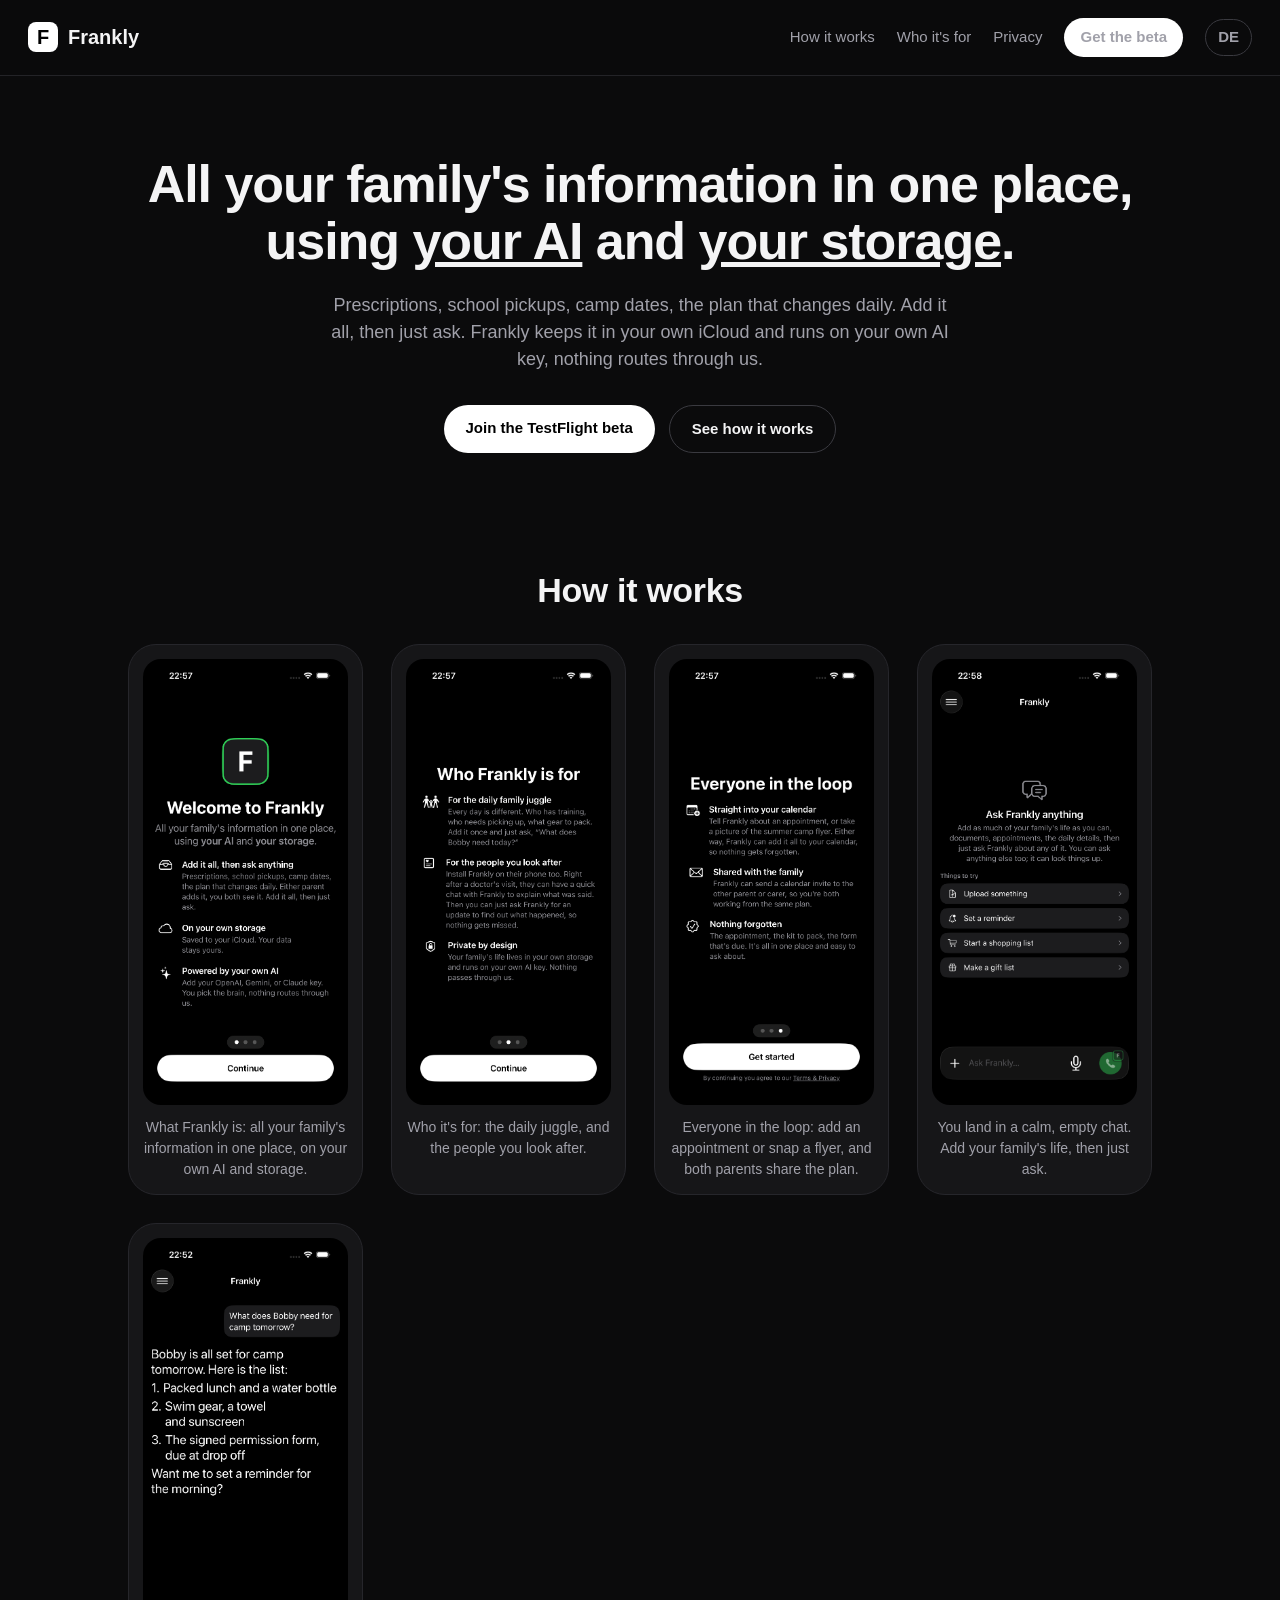
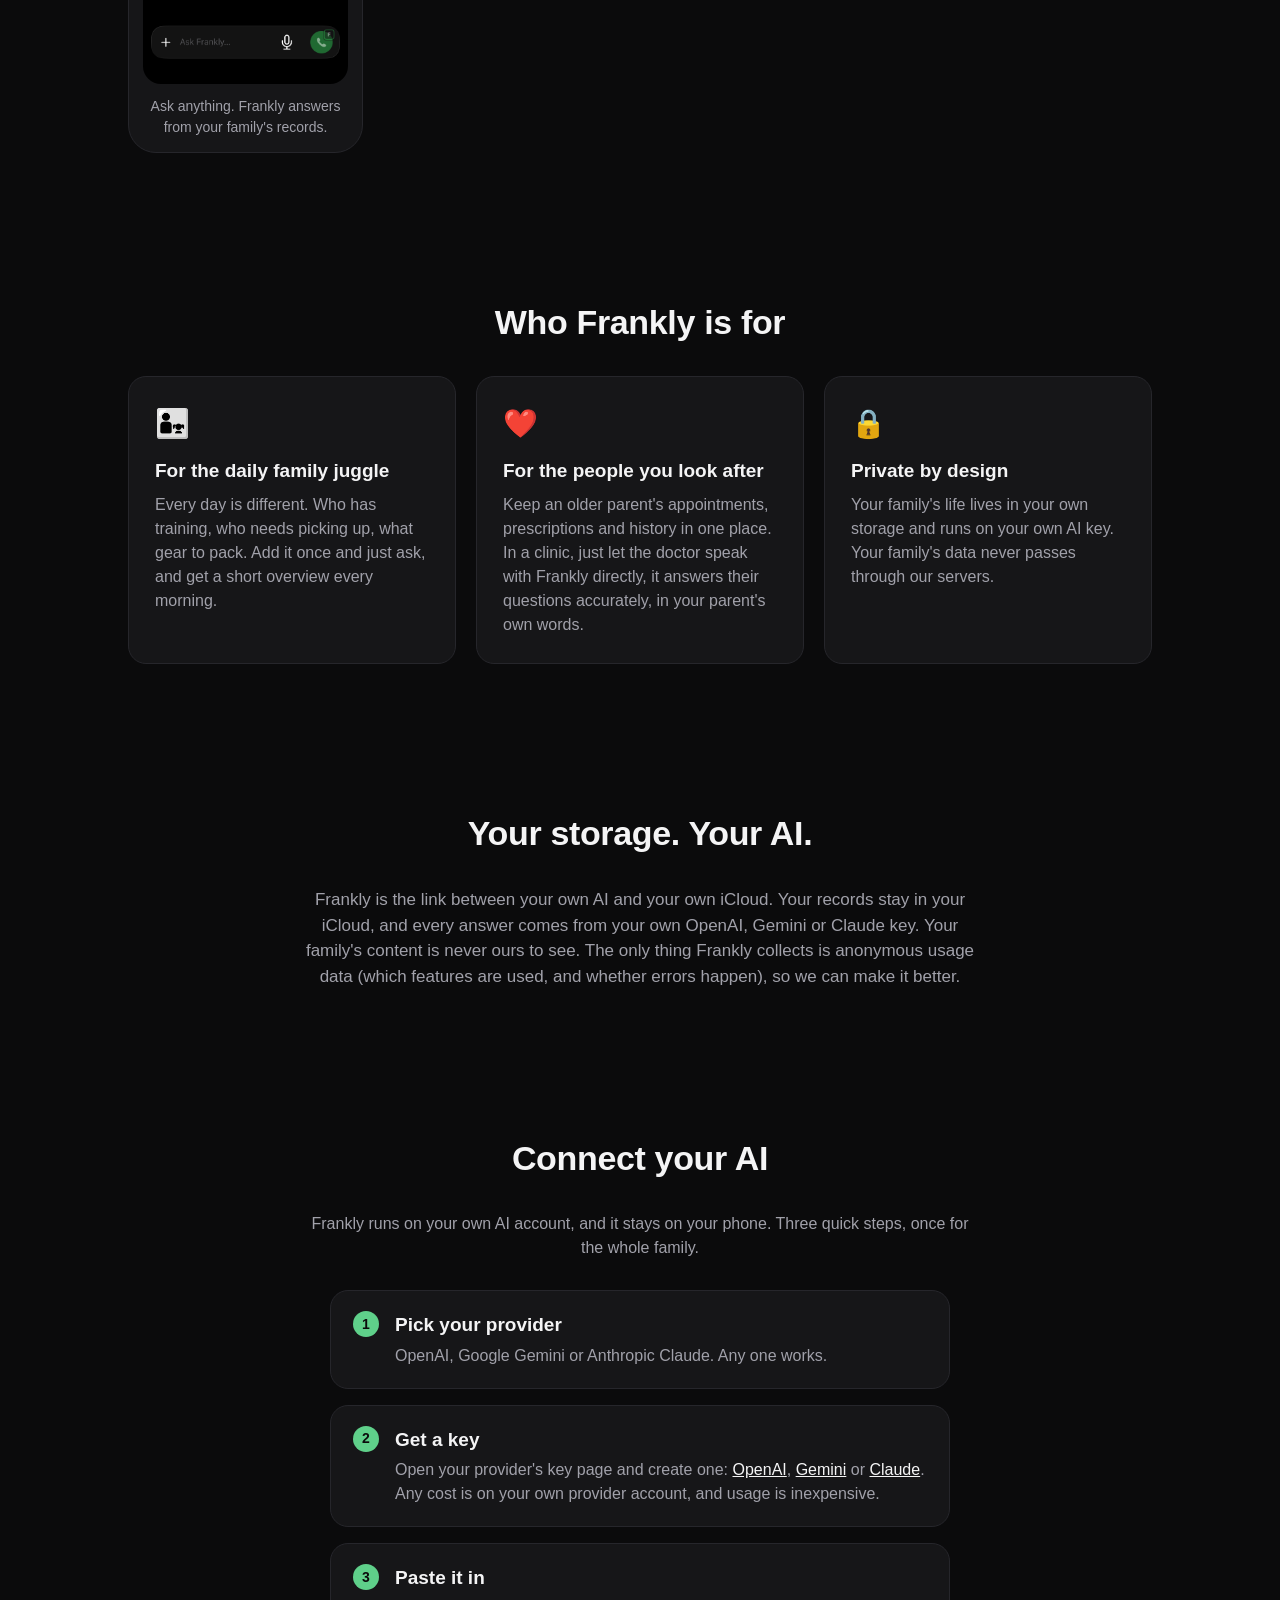
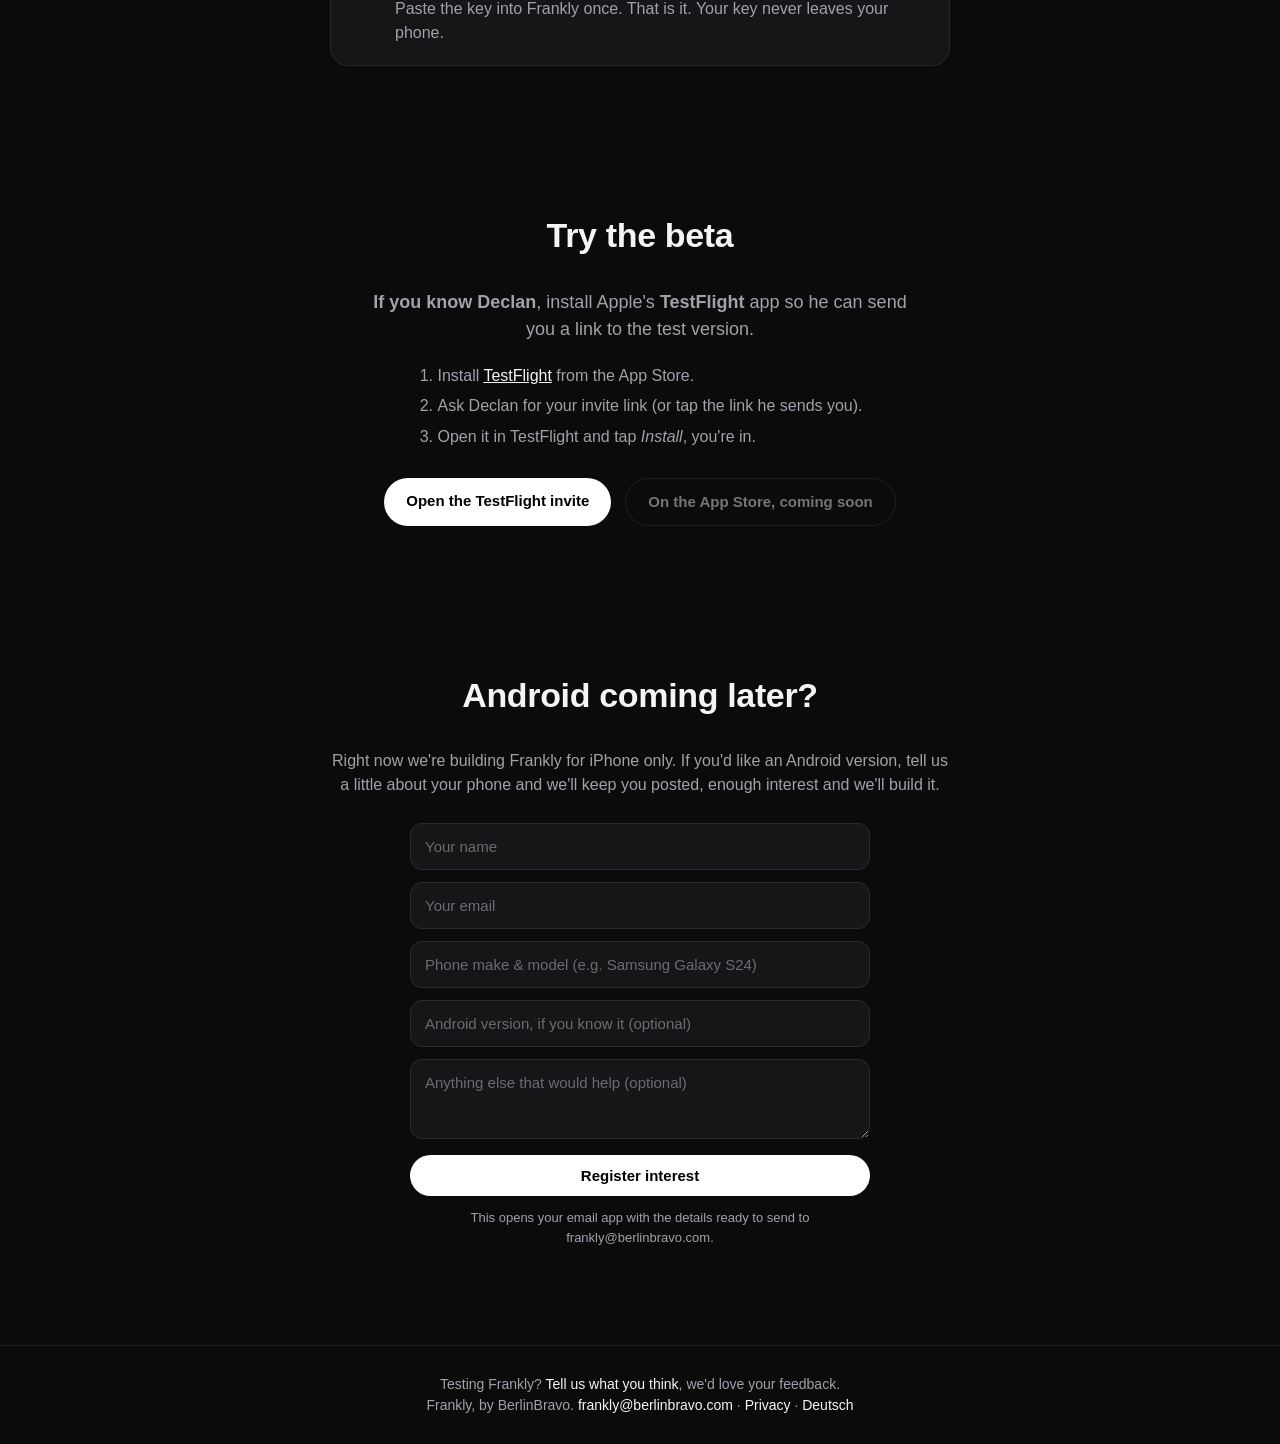
==== index.html @ 2f43888e "site: reconcile privacy copy with telemetry (content private + anonymous usage only), EN+DE — per fi" ====
<!DOCTYPE html>
<html lang="en">
<head>
  <meta charset="UTF-8" />
  <meta name="viewport" content="width=device-width, initial-scale=1.0" />
  <title>Frankly, all your family's information in one place</title>
  <meta name="description" content="Frankly keeps your family's medical, school and everyday life in one place, on your own storage, powered by your own AI. Add it all, then just ask." />
  <!-- Social / link-preview cards (Open Graph + Twitter) -->
  <meta property="og:type" content="website" />
  <meta property="og:site_name" content="Frankly" />
  <meta property="og:locale" content="en_GB" />
  <meta property="og:locale:alternate" content="de_DE" />
  <meta property="og:url" content="https://frankly.berlinbravo.com/" />
  <meta property="og:title" content="Frankly, all your family's information in one place" />
  <meta property="og:description" content="Snap the flyer, the dates are in your calendar, and both of you see it. On your own iCloud, powered by your own AI. Nothing routes through us." />
  <meta property="og:image" content="https://frankly.berlinbravo.com/screenshots/chat.png" />
  <meta property="og:image:alt" content="Chatting with Frankly about your family's plans" />
  <meta name="twitter:card" content="summary_large_image" />
  <meta name="twitter:title" content="Frankly, all your family's information in one place" />
  <meta name="twitter:description" content="Snap the flyer, the dates are in your calendar, and both of you see it. On your own iCloud, your own AI." />
  <meta name="twitter:image" content="https://frankly.berlinbravo.com/screenshots/chat.png" />
  <link rel="alternate" hreflang="en" href="https://frankly.berlinbravo.com/" />
  <link rel="alternate" hreflang="de" href="https://frankly.berlinbravo.com/de.html" />
  <link rel="stylesheet" href="styles.css" />
</head>
<body>
  <header class="nav">
    <div class="brand"><span class="logo">F</span> Frankly</div>
    <nav>
      <a href="#how">How it works</a>
      <a href="#who">Who it's for</a>
      <a href="#privacy">Privacy</a>
      <a class="btn btn-small" href="#get">Get the beta</a>
      <a class="lang" href="de.html">DE</a>
    </nav>
  </header>

  <section class="hero">
    <h1>All your family's information in one place,<br>using <u>your AI</u> and <u>your storage</u>.</h1>
    <p class="sub">Prescriptions, school pickups, camp dates, the plan that changes daily. Add it all, then just ask. Frankly keeps it in your own iCloud and runs on your own AI key, nothing routes through us.</p>
    <div class="cta">
      <a class="btn" href="#get">Join the TestFlight beta</a>
      <a class="btn btn-ghost" href="#how">See how it works</a>
    </div>
  </section>

  <!-- SCREENSHOTS: drop real PNGs into docs/screenshots/ with these names. -->
  <section class="shots" id="how">
    <h2>How it works</h2>
    <div class="shot-grid">
      <figure class="phone">
        <img src="screenshots/setup1.png" alt="Welcome to Frankly" onerror="this.parentNode.classList.add('placeholder')" />
        <figcaption>What Frankly is: all your family's information in one place, on your own AI and storage.</figcaption>
      </figure>
      <figure class="phone">
        <img src="screenshots/setup2.png" alt="Who Frankly is for" onerror="this.parentNode.classList.add('placeholder')" />
        <figcaption>Who it's for: the daily juggle, and the people you look after.</figcaption>
      </figure>
      <figure class="phone">
        <img src="screenshots/setup3.png" alt="Everyone in the loop" onerror="this.parentNode.classList.add('placeholder')" />
        <figcaption>Everyone in the loop: add an appointment or snap a flyer, and both parents share the plan.</figcaption>
      </figure>
      <figure class="phone">
        <img src="screenshots/chatblank.png" alt="Ask Frankly anything" onerror="this.parentNode.classList.add('placeholder')" />
        <figcaption>You land in a calm, empty chat. Add your family's life, then just ask.</figcaption>
      </figure>
      <figure class="phone">
        <img src="screenshots/chat.png" alt="Frankly answering about your family" onerror="this.parentNode.classList.add('placeholder')" />
        <figcaption>Ask anything. Frankly answers from your family's records.</figcaption>
      </figure>
    </div>
  </section>

  <section class="who" id="who">
    <h2>Who Frankly is for</h2>
    <div class="cards">
      <div class="card">
        <div class="ic">👨‍👧</div>
        <h3>For the daily family juggle</h3>
        <p>Every day is different. Who has training, who needs picking up, what gear to pack. Add it once and just ask, and get a short overview every morning.</p>
      </div>
      <div class="card">
        <div class="ic">❤️</div>
        <h3>For the people you look after</h3>
        <p>Keep an older parent's appointments, prescriptions and history in one place. In a clinic, just let the doctor speak with Frankly directly, it answers their questions accurately, in your parent's own words.</p>
      </div>
      <div class="card">
        <div class="ic">🔒</div>
        <h3>Private by design</h3>
        <p>Your family's life lives in your own storage and runs on your own AI key. Your family's data never passes through our servers.</p>
      </div>
    </div>
  </section>

  <section class="privacy" id="privacy">
    <h2>Your storage. Your AI.</h2>
    <p>Frankly is the link between your own AI and your own iCloud. Your records stay in your iCloud, and every answer comes from your own OpenAI, Gemini or Claude key. Your family's content is never ours to see. The only thing Frankly collects is anonymous usage data (which features are used, and whether errors happen), so we can make it better.</p>
  </section>

  <section class="getkey" id="getkey">
    <h2>Connect your AI</h2>
    <p class="apology">Frankly runs on your own AI account, and it stays on your phone. Three quick steps, once for the whole family.</p>
    <ol class="steps">
      <li class="step">
        <span class="badge">1</span>
        <div><h3>Pick your provider</h3><p>OpenAI, Google Gemini or Anthropic Claude. Any one works.</p></div>
      </li>
      <li class="step">
        <span class="badge">2</span>
        <div><h3>Get a key</h3><p>Open your provider's key page and create one: <a href="https://platform.openai.com/api-keys">OpenAI</a>, <a href="https://aistudio.google.com/app/apikey">Gemini</a> or <a href="https://console.anthropic.com/settings/keys">Claude</a>. Any cost is on your own provider account, and usage is inexpensive.</p></div>
      </li>
      <li class="step">
        <span class="badge">3</span>
        <div><h3>Paste it in</h3><p>Paste the key into Frankly once. That is it. Your key never leaves your phone.</p></div>
      </li>
    </ol>
  </section>

  <section class="get" id="get">
    <h2>Try the beta</h2>
    <p class="beta-note"><strong>If you know Declan</strong>, install Apple's <strong>TestFlight</strong> app so he can send you a link to the test version.</p>
    <ol class="beta-steps">
      <li>Install <a href="https://apps.apple.com/app/testflight/id899247664">TestFlight</a> from the App Store.</li>
      <li>Ask Declan for your invite link (or tap the link he sends you).</li>
      <li>Open it in TestFlight and tap <em>Install</em>, you're in.</li>
    </ol>
    <div class="cta">
      <!-- TODO: paste the TestFlight public link from App Store Connect here. -->
      <a class="btn" href="TESTFLIGHT_LINK_HERE">Open the TestFlight invite</a>
      <!-- App Store badge goes live once published. -->
      <a class="btn btn-ghost disabled" href="#" aria-disabled="true">On the App Store, coming soon</a>
    </div>
  </section>

  <section class="android" id="android">
    <h2>Android coming later?</h2>
    <p>Right now we're building Frankly for iPhone only. If you'd like an Android version, tell us a little about your phone and we'll keep you posted, enough interest and we'll build it.</p>
    <form class="interest" onsubmit="return sendAndroid(event)">
      <input id="aName" placeholder="Your name" required />
      <input id="aEmail" type="email" placeholder="Your email" required />
      <input id="aPhone" placeholder="Phone make &amp; model (e.g. Samsung Galaxy S24)" required />
      <input id="aAndroid" placeholder="Android version, if you know it (optional)" />
      <textarea id="aNotes" placeholder="Anything else that would help (optional)"></textarea>
      <button type="submit" class="btn">Register interest</button>
      <p class="formnote">This opens your email app with the details ready to send to frankly@berlinbravo.com.</p>
    </form>
  </section>

  <footer>
    <p>Testing Frankly? <a href="mailto:frankly@berlinbravo.com?subject=Frankly%20feedback">Tell us what you think</a>, we'd love your feedback.</p>
    <p>Frankly, by BerlinBravo. <a href="mailto:frankly@berlinbravo.com">frankly@berlinbravo.com</a> · <a href="privacy.html">Privacy</a> · <a href="de.html">Deutsch</a></p>
  </footer>

  <script>
    function sendAndroid(e) {
      e.preventDefault();
      var v = function (id) { return document.getElementById(id).value; };
      var body = "Name: " + v('aName') + "\nEmail: " + v('aEmail') +
        "\nPhone make & model: " + v('aPhone') +
        "\nAndroid version: " + v('aAndroid') +
        "\nNotes: " + v('aNotes');
      window.location.href = "mailto:frankly@berlinbravo.com?subject=" +
        encodeURIComponent("Frankly, Android interest") +
        "&body=" + encodeURIComponent(body);
      return false;
    }
  </script>
</body>
</html>
---- styles.css ----
:root {
  --bg: #0b0b0c;
  --panel: #161618;
  --panel2: #1f1f22;
  --text: #f4f4f5;
  --muted: #a1a1aa;
  --accent: #ffffff;
}

* { box-sizing: border-box; margin: 0; padding: 0; }

body {
  font-family: -apple-system, BlinkMacSystemFont, "Segoe UI", Roboto, Helvetica, Arial, sans-serif;
  background: var(--bg);
  color: var(--text);
  line-height: 1.5;
  -webkit-font-smoothing: antialiased;
}

a { color: inherit; text-decoration: none; }
u { text-decoration: underline; text-underline-offset: 3px; }

.nav {
  display: flex; align-items: center; justify-content: space-between;
  padding: 18px 28px; position: sticky; top: 0;
  background: rgba(11,11,12,0.8); backdrop-filter: blur(12px);
  border-bottom: 1px solid #232327; z-index: 10;
}
.brand { font-weight: 700; font-size: 20px; display: flex; align-items: center; gap: 10px; }
.logo {
  display: inline-flex; align-items: center; justify-content: center;
  width: 30px; height: 30px; border-radius: 8px;
  background: var(--accent); color: #000; font-weight: 800;
}
.nav nav { display: flex; align-items: center; gap: 22px; }
.nav nav a { color: var(--muted); font-size: 15px; }
.nav nav a:hover { color: var(--text); }

.btn {
  display: inline-block; background: var(--accent); color: #000;
  padding: 12px 22px; border-radius: 999px; font-weight: 600; font-size: 15px;
  white-space: nowrap;
  transition: transform .08s ease, opacity .15s ease;
}
.btn:hover { transform: translateY(-1px); }
.btn-small { padding: 8px 16px; font-size: 14px; }
.btn-ghost { background: transparent; color: var(--text); border: 1px solid #3a3a40; }
.btn.disabled { opacity: .45; pointer-events: none; }

section { padding: 72px 28px; max-width: 1080px; margin: 0 auto; }
h1 { font-size: clamp(30px, 6vw, 52px); line-height: 1.1; letter-spacing: -0.02em; }
h2 { font-size: clamp(24px, 4vw, 34px); margin-bottom: 28px; letter-spacing: -0.01em; }
.shots h2, .who h2, .getkey h2 { text-align: center; }
h3 { font-size: 19px; margin-bottom: 8px; }

.hero { text-align: center; padding-top: 80px; padding-bottom: 40px; }
.hero .sub { color: var(--muted); font-size: 18px; max-width: 640px; margin: 22px auto 32px; }
.cta { display: flex; gap: 14px; justify-content: center; flex-wrap: wrap; }

.shot-grid { display: grid; grid-template-columns: repeat(auto-fit, minmax(200px, 1fr)); gap: 28px; }
.phone {
  background: var(--panel); border: 1px solid #26262b; border-radius: 28px;
  padding: 14px; text-align: center;
}
.phone img { width: 100%; border-radius: 18px; display: block; }
.phone.placeholder img { display: none; }
.phone.placeholder {
  aspect-ratio: 9 / 19; display: flex; flex-direction: column;
  align-items: center; justify-content: flex-end;
  background: repeating-linear-gradient(135deg, #161618, #161618 12px, #19191c 12px, #19191c 24px);
}
.phone figcaption { color: var(--muted); font-size: 14px; margin-top: 12px; }

.cards { display: grid; grid-template-columns: repeat(auto-fit, minmax(260px, 1fr)); gap: 20px; }
.card { background: var(--panel); border: 1px solid #26262b; border-radius: 18px; padding: 26px; }
.card .ic { font-size: 28px; margin-bottom: 12px; }
.card p { color: var(--muted); }

.privacy { text-align: center; }
.privacy p { color: var(--muted); max-width: 680px; margin: 0 auto; font-size: 17px; }

.getkey .apology { color: var(--muted); max-width: 680px; margin: 0 auto 30px; text-align: center; }
.getkey .steps { list-style: none; max-width: 620px; margin: 0 auto; padding: 0; display: flex; flex-direction: column; gap: 16px; }
.getkey .step { display: flex; gap: 16px; align-items: flex-start; background: var(--panel); border: 1px solid #26262b; border-radius: 18px; padding: 20px 22px; text-align: left; }
.getkey .badge { flex: 0 0 auto; width: 26px; height: 26px; border-radius: 999px; background: #5fd08a; color: #0b0b0c; font-weight: 700; font-size: 14px; display: flex; align-items: center; justify-content: center; }
.getkey .step h3 { margin-bottom: 4px; }
.getkey .step p { color: var(--muted); }
.getkey .step a { color: var(--text); text-decoration: underline; }
.keys { display: grid; grid-template-columns: repeat(auto-fit, minmax(260px, 1fr)); gap: 20px; }
.keycard { background: var(--panel); border: 1px solid #26262b; border-radius: 18px; padding: 24px; }
.keycard h3 { display: flex; align-items: center; gap: 10px; margin-bottom: 12px; }
.keycard .free, .keycard .paid { font-size: 12px; font-weight: 700; padding: 2px 8px; border-radius: 999px; }
.keycard .free { color: #0b0b0c; background: #5fd08a; }
.keycard .paid { color: var(--muted); border: 1px solid #3a3a40; }
.keycard ol { color: var(--muted); padding-left: 20px; line-height: 1.8; margin-bottom: 14px; }
.keycard a { color: var(--text); text-decoration: underline; }
.ss { border: 1px solid #26262b; border-radius: 12px; padding: 8px; }
.ss img { width: 100%; border-radius: 8px; display: block; }
.ss.placeholder img { display: none; }
.ss.placeholder { aspect-ratio: 16 / 10; display: flex; align-items: flex-end; justify-content: center; background: repeating-linear-gradient(135deg, #161618, #161618 12px, #19191c 12px, #19191c 24px); }
.ss figcaption { color: var(--muted); font-size: 13px; text-align: center; margin-top: 8px; }

.get { text-align: center; }
.get p { color: var(--muted); margin-bottom: 18px; }
.beta-note { color: var(--text); font-size: 18px; max-width: 560px; margin: 0 auto 18px; }
.beta-steps { display: inline-block; text-align: left; color: var(--muted); max-width: 460px; margin: 0 auto 26px; padding-left: 20px; line-height: 1.9; }
.beta-steps a { color: var(--text); text-decoration: underline; }

.legal { max-width: 760px; }
.legal h1 { margin-bottom: 6px; }
.legal .updated { color: var(--muted); margin-bottom: 28px; }
.legal h2 { font-size: 22px; margin: 30px 0 12px; }
.legal p, .legal li { color: var(--muted); }
.legal ul { padding-left: 22px; line-height: 1.8; }
.legal a { color: var(--text); text-decoration: underline; }
.brand a { color: inherit; }

.lang { border: 1px solid #3a3a40; border-radius: 999px; padding: 6px 12px; font-size: 13px; font-weight: 700; color: var(--muted); }
.lang:hover { color: var(--text); }

.android { text-align: center; }
.android p { color: var(--muted); max-width: 620px; margin: 0 auto 26px; }
.interest { max-width: 460px; margin: 0 auto; display: flex; flex-direction: column; gap: 12px; text-align: left; }
.interest input, .interest textarea {
  background: var(--panel); border: 1px solid #2a2a30; border-radius: 12px;
  padding: 14px; color: var(--text); font-size: 15px; font-family: inherit;
}
.interest textarea { min-height: 80px; resize: vertical; }
.interest input::placeholder, .interest textarea::placeholder { color: #6b6b73; }
.interest .btn { border: none; cursor: pointer; margin-top: 4px; }
.formnote { color: var(--muted); font-size: 13px; text-align: center; margin-top: 6px; }

footer { border-top: 1px solid #232327; padding: 28px; text-align: center; color: var(--muted); font-size: 14px; }
footer a { color: var(--text); }

/* Mobile: keep the nav on one tidy row — hide the in-page anchor links (the page
   scrolls anyway), keep brand · Get the beta · language. */
@media (max-width: 640px) {
  .nav { padding: 14px 16px; }
  .nav nav { gap: 12px; }
  .nav nav a:not(.btn):not(.lang) { display: none; }
  .brand { font-size: 18px; }
  h1 { font-size: clamp(26px, 8vw, 40px); }
  section { padding: 56px 22px; }
}
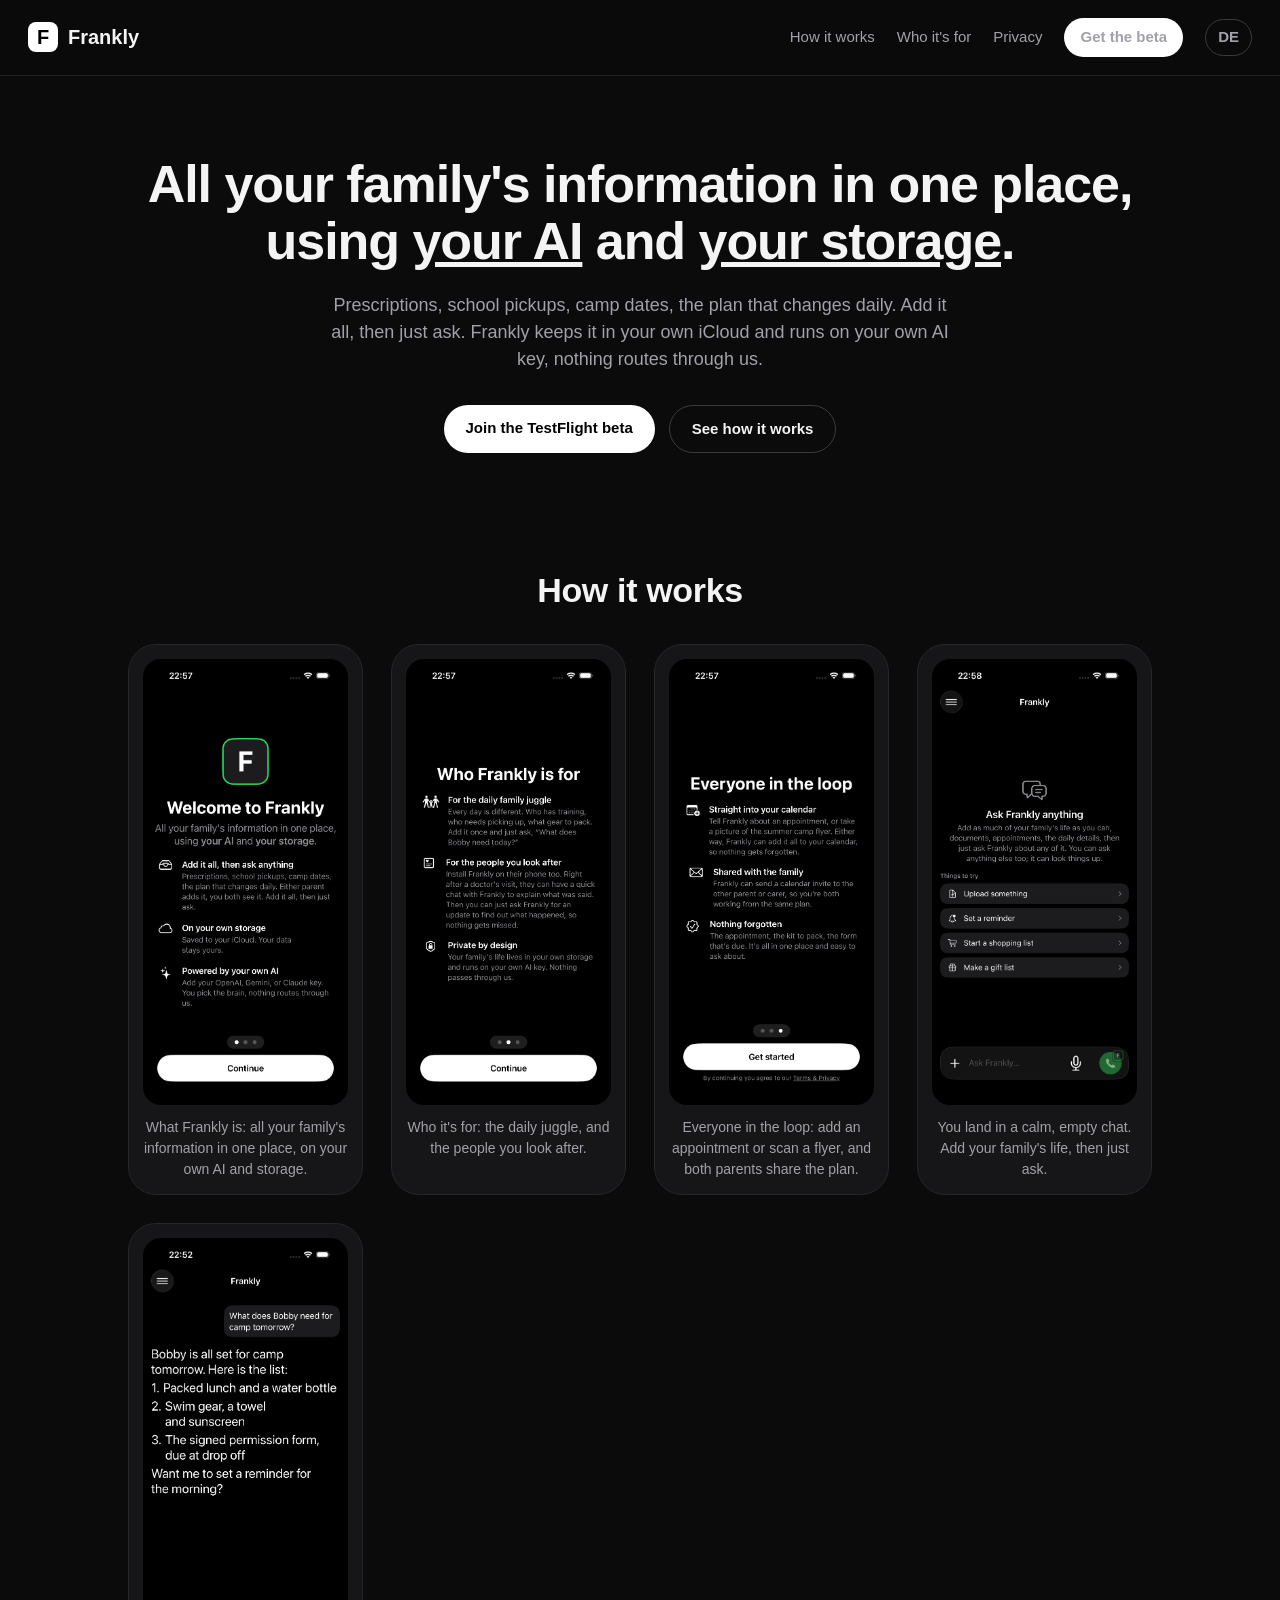
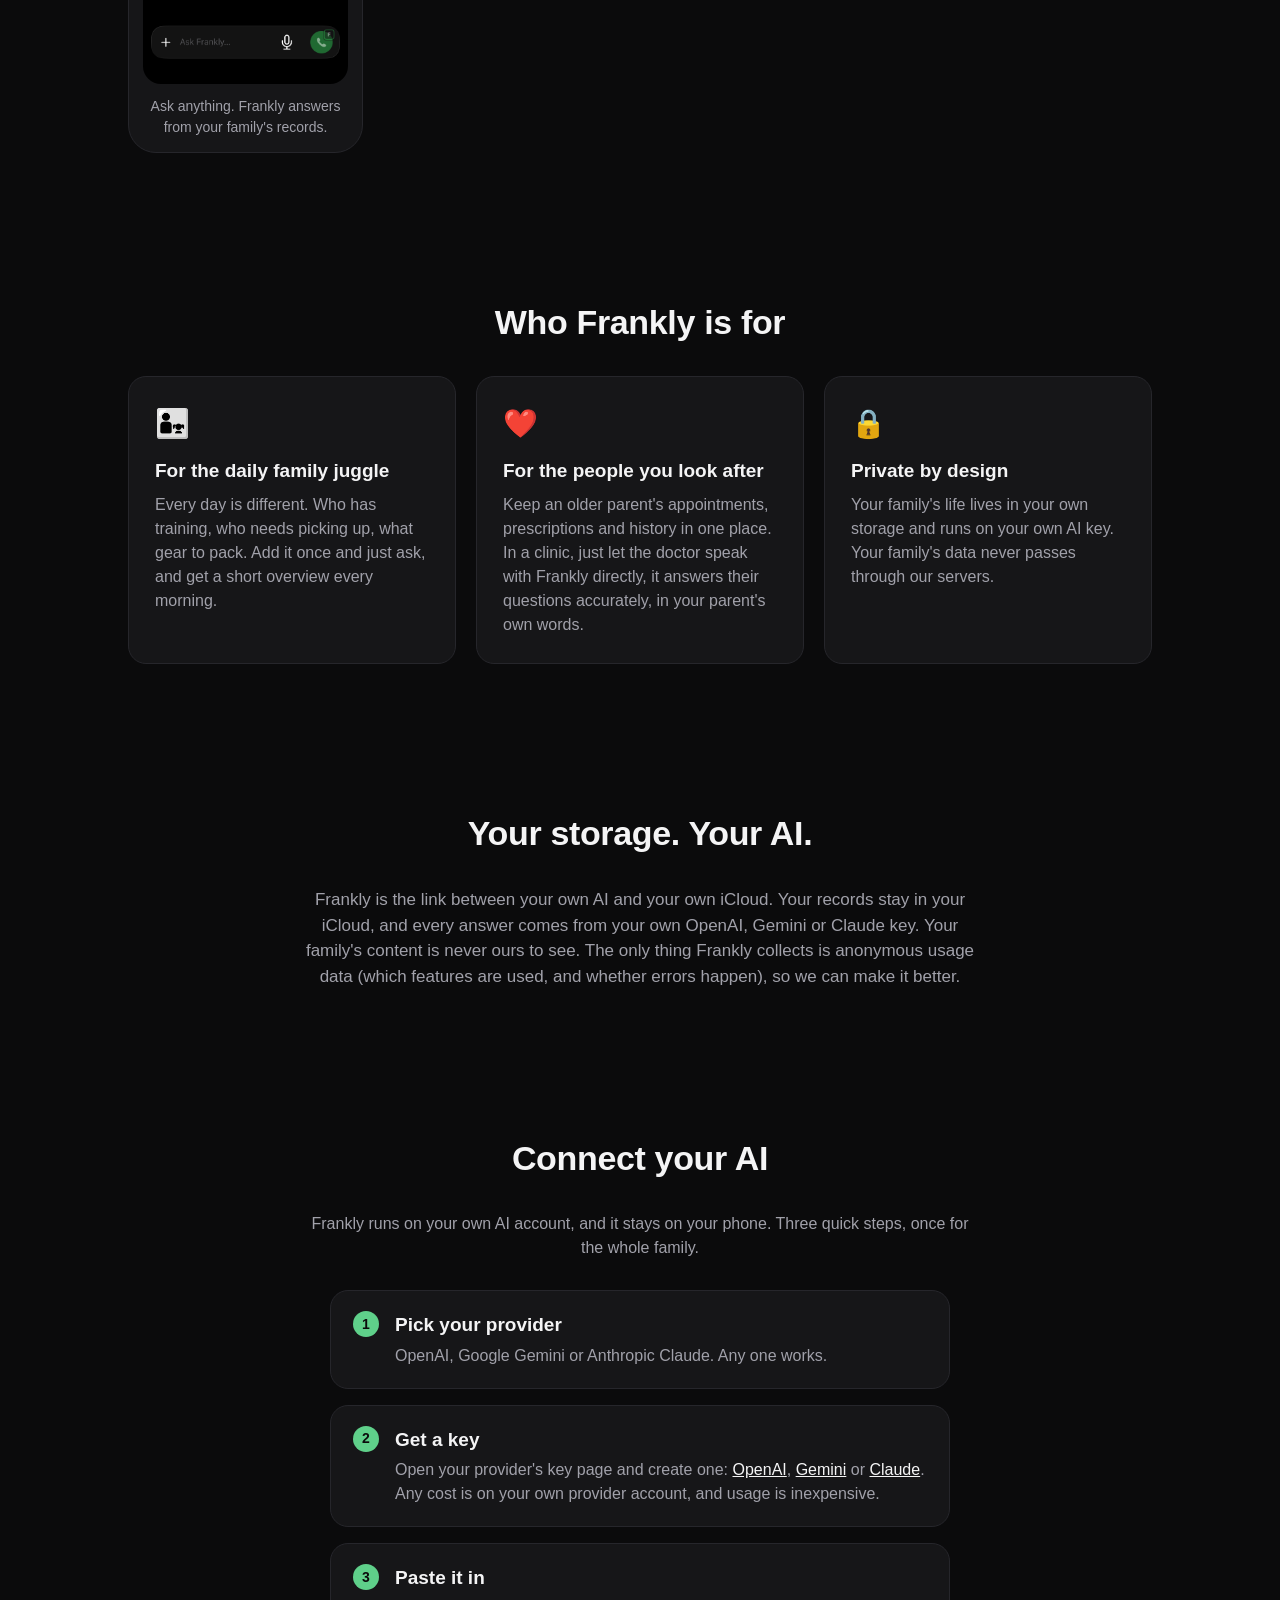
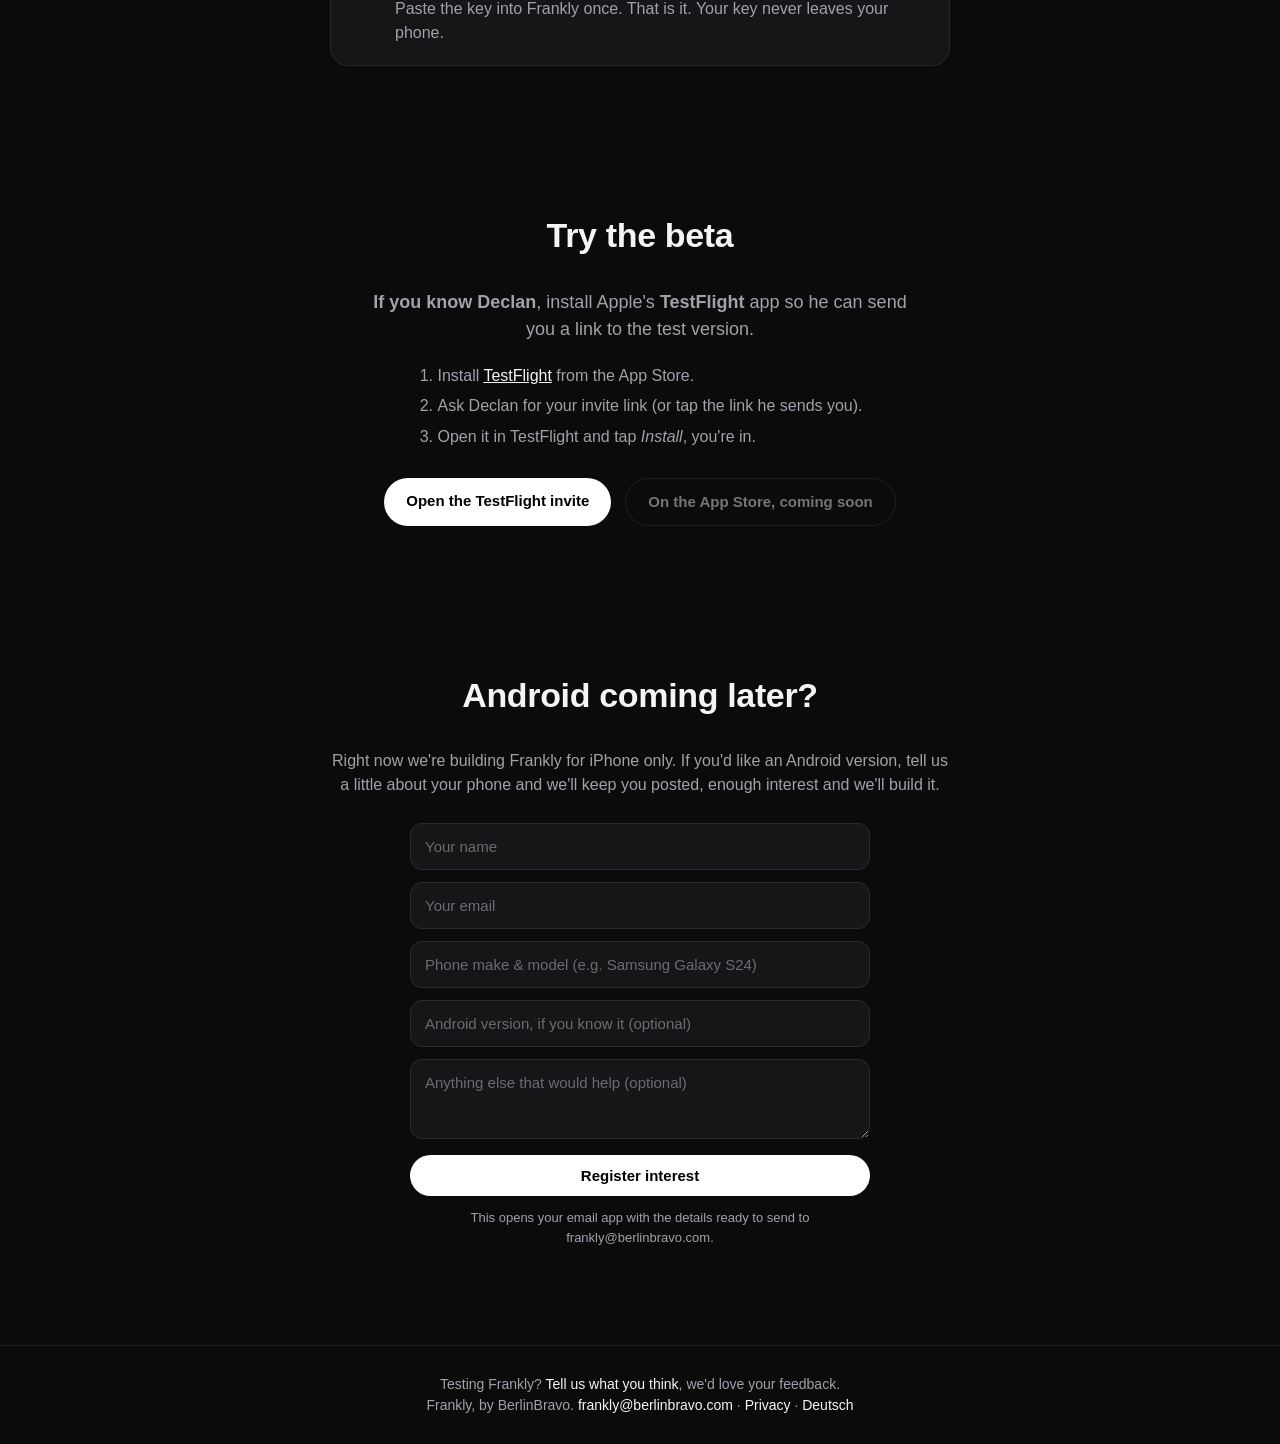
==== commit acc297c8: "Website copy: never 'snap' for photos → 'scan' (og/twitter descriptions + figcaption), per Declan's " ====
--- a/index.html
+++ b/index.html
@@ -12,12 +12,12 @@
   <meta property="og:locale:alternate" content="de_DE" />
   <meta property="og:url" content="https://frankly.berlinbravo.com/" />
   <meta property="og:title" content="Frankly, all your family's information in one place" />
-  <meta property="og:description" content="Snap the flyer, the dates are in your calendar, and both of you see it. On your own iCloud, powered by your own AI. Nothing routes through us." />
+  <meta property="og:description" content="Scan the flyer, the dates are in your calendar, and both of you see it. On your own iCloud, powered by your own AI. Nothing routes through us." />
   <meta property="og:image" content="https://frankly.berlinbravo.com/screenshots/chat.png" />
   <meta property="og:image:alt" content="Chatting with Frankly about your family's plans" />
   <meta name="twitter:card" content="summary_large_image" />
   <meta name="twitter:title" content="Frankly, all your family's information in one place" />
-  <meta name="twitter:description" content="Snap the flyer, the dates are in your calendar, and both of you see it. On your own iCloud, your own AI." />
+  <meta name="twitter:description" content="Scan the flyer, the dates are in your calendar, and both of you see it. On your own iCloud, your own AI." />
   <meta name="twitter:image" content="https://frankly.berlinbravo.com/screenshots/chat.png" />
   <link rel="alternate" hreflang="en" href="https://frankly.berlinbravo.com/" />
   <link rel="alternate" hreflang="de" href="https://frankly.berlinbravo.com/de.html" />
@@ -58,7 +58,7 @@
       </figure>
       <figure class="phone">
         <img src="screenshots/setup3.png" alt="Everyone in the loop" onerror="this.parentNode.classList.add('placeholder')" />
-        <figcaption>Everyone in the loop: add an appointment or snap a flyer, and both parents share the plan.</figcaption>
+        <figcaption>Everyone in the loop: add an appointment or scan a flyer, and both parents share the plan.</figcaption>
       </figure>
       <figure class="phone">
         <img src="screenshots/chatblank.png" alt="Ask Frankly anything" onerror="this.parentNode.classList.add('placeholder')" />
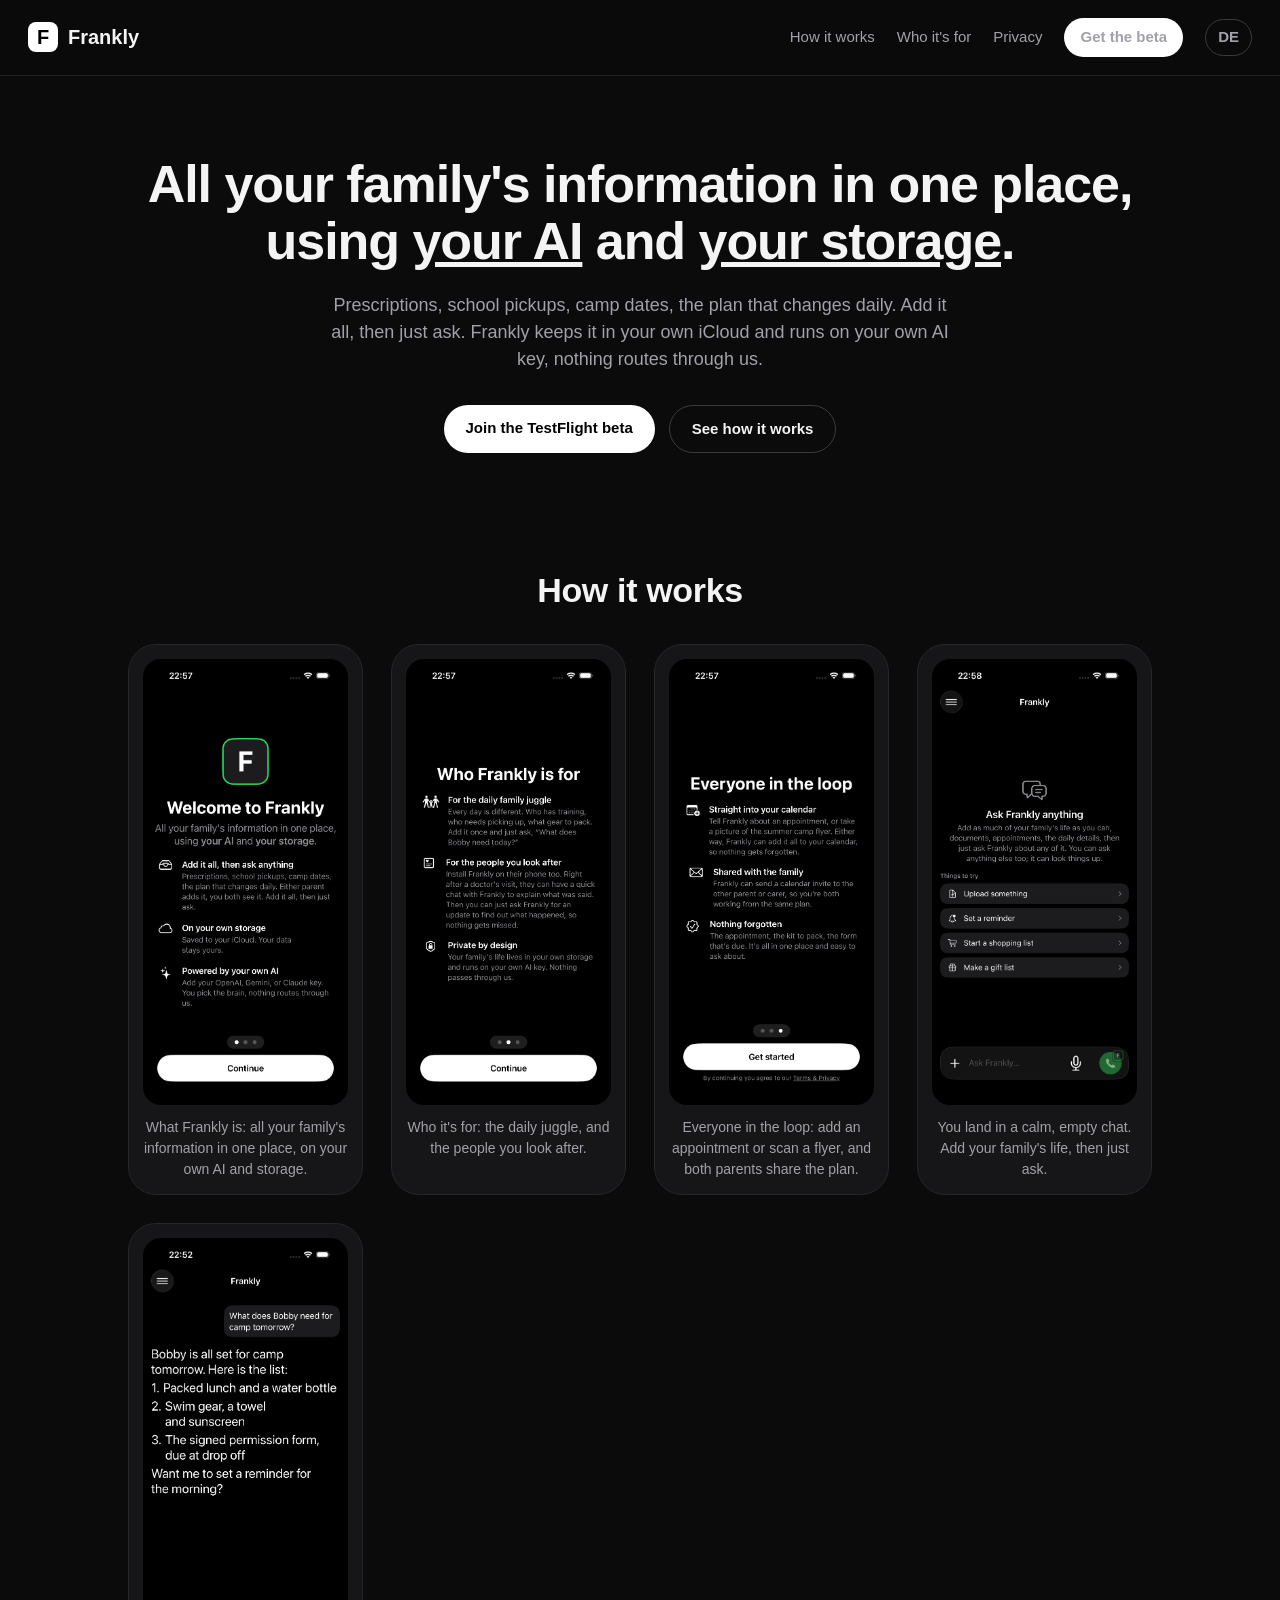
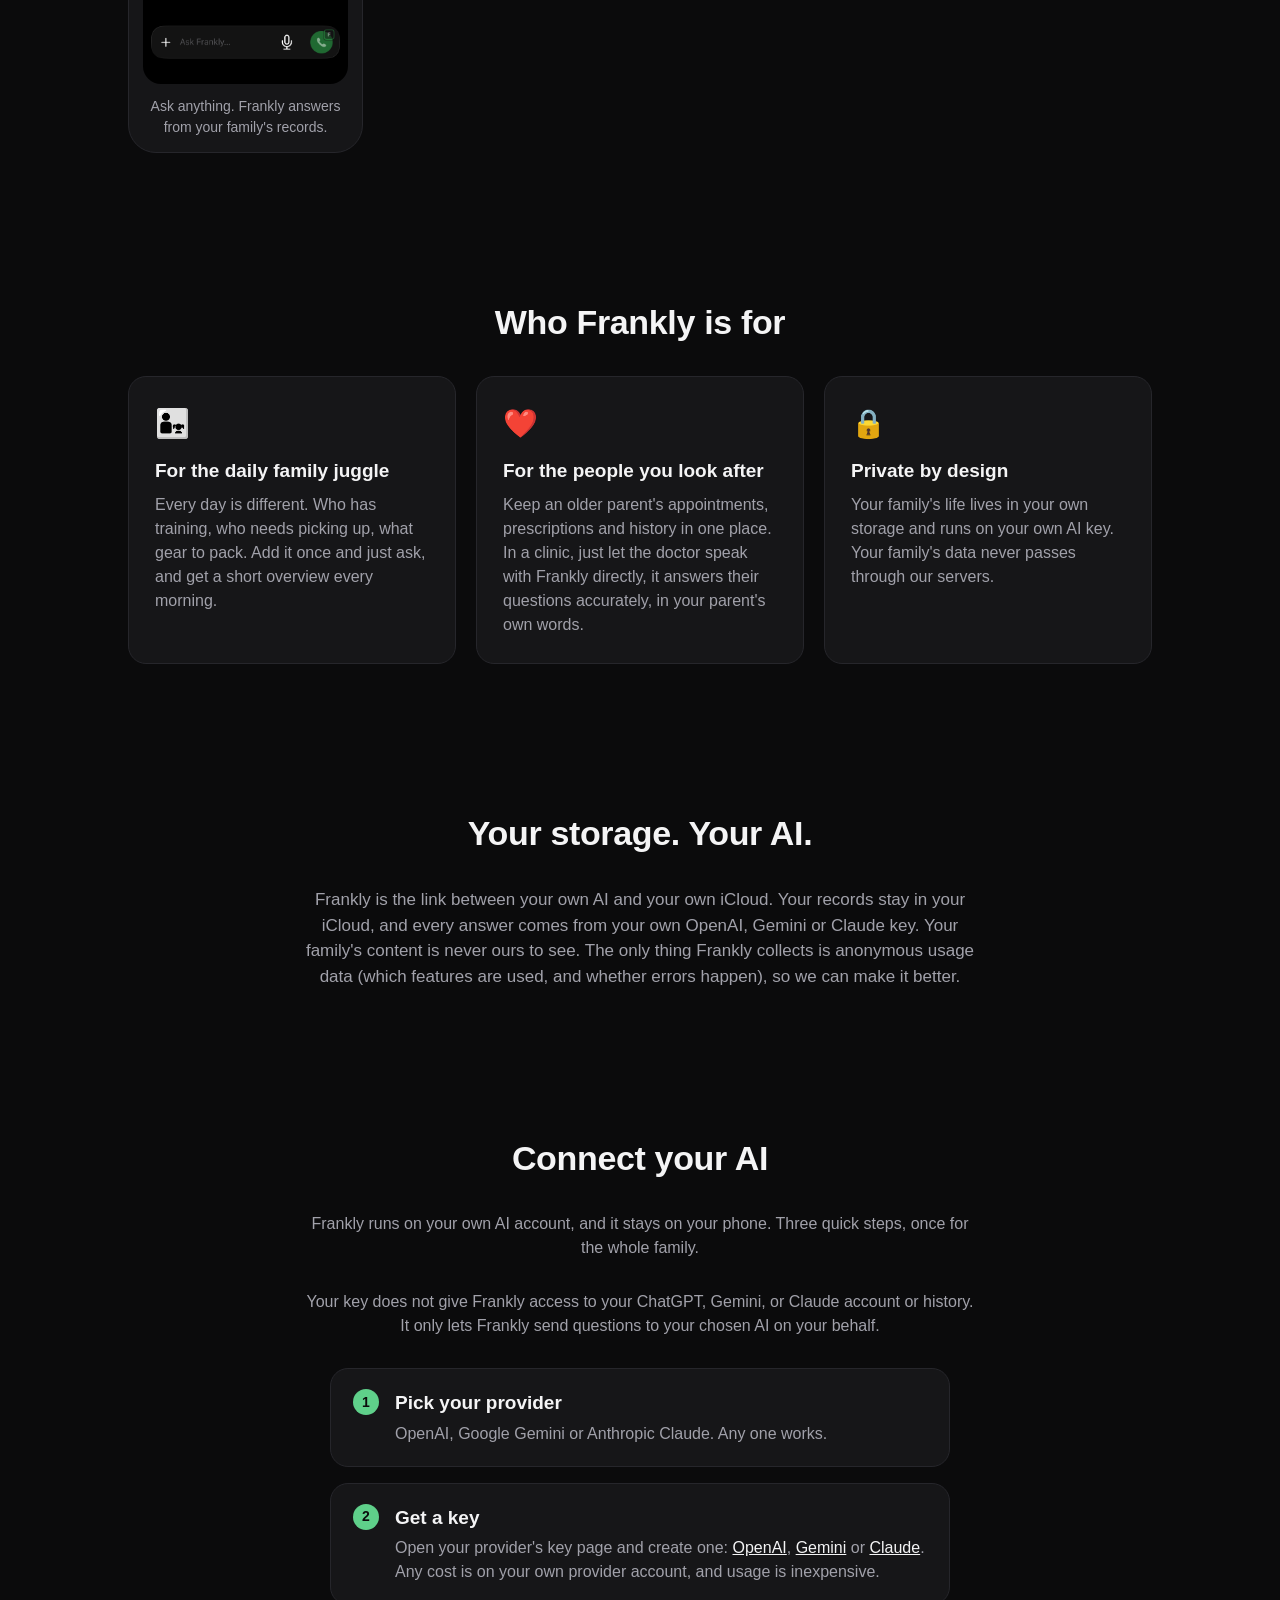
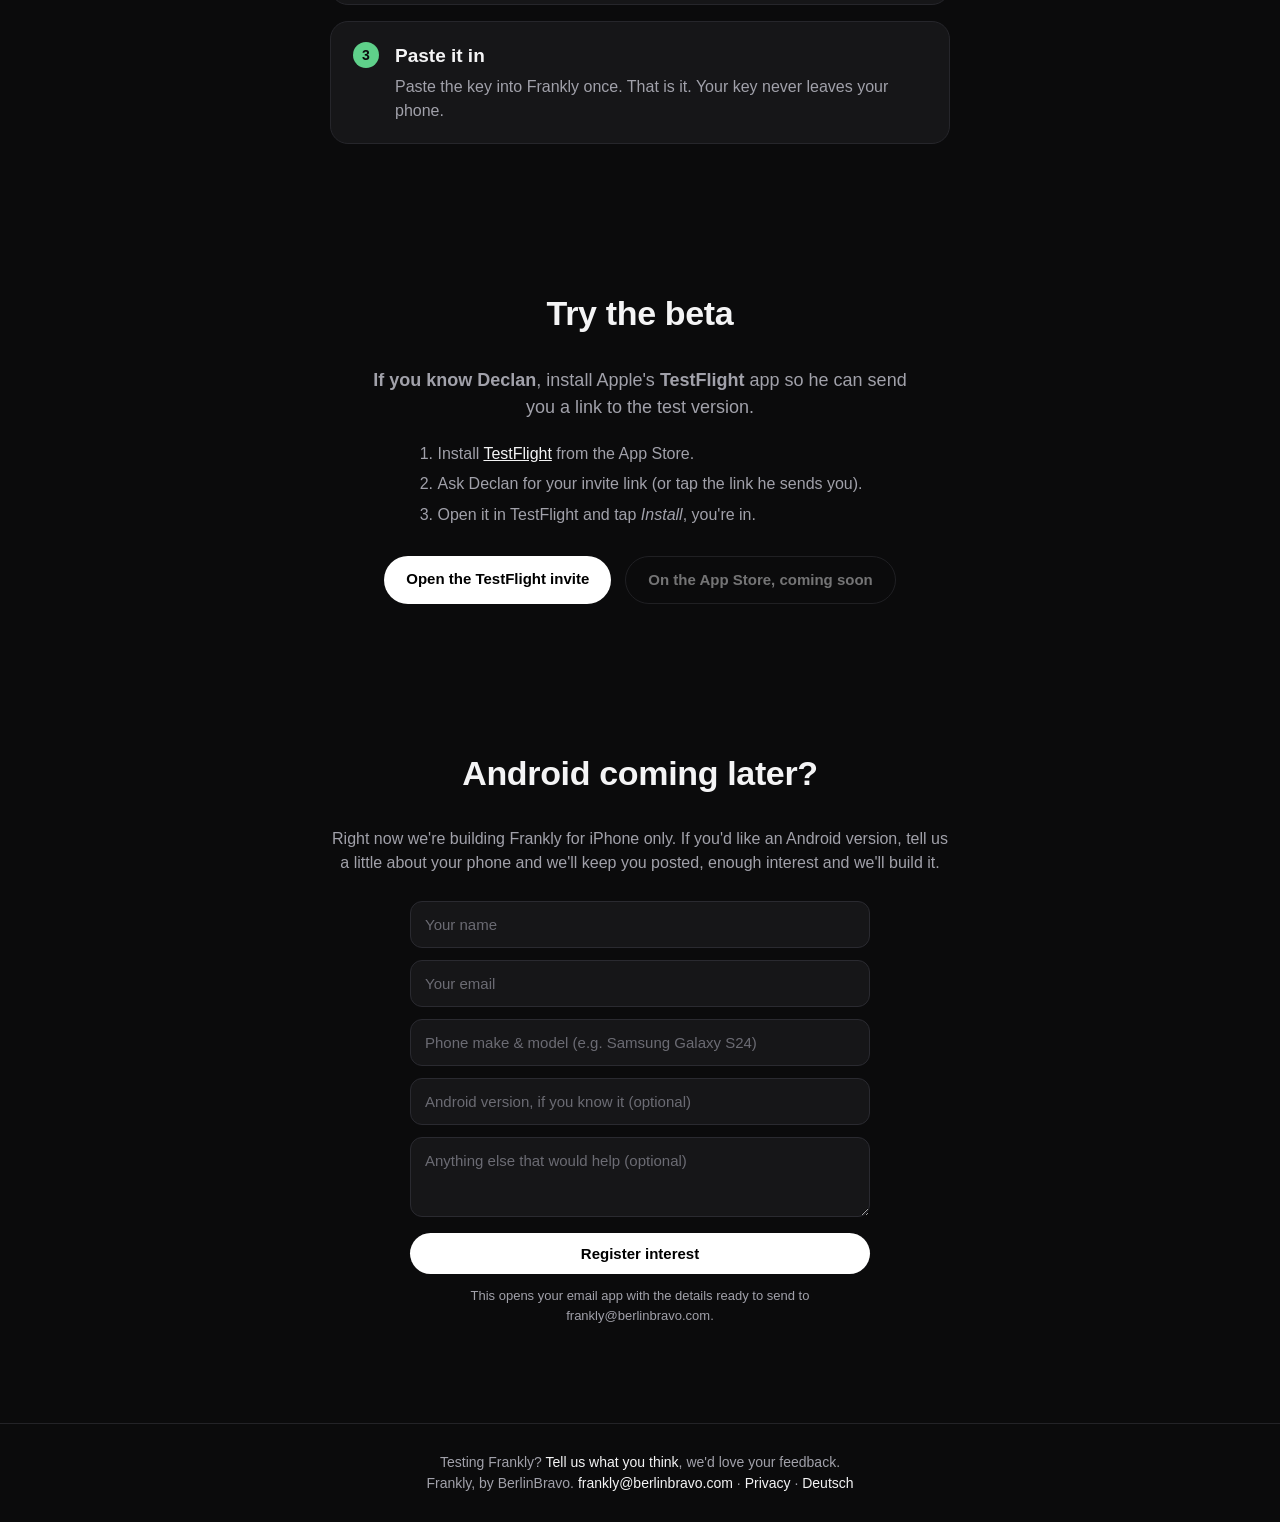
==== commit 49ed133f: "Website: add Declan's locked API-key privacy reassurance line (EN+DE) to Connect-your-AI, app↔site a" ====
--- a/index.html
+++ b/index.html
@@ -100,6 +100,7 @@
   <section class="getkey" id="getkey">
     <h2>Connect your AI</h2>
     <p class="apology">Frankly runs on your own AI account, and it stays on your phone. Three quick steps, once for the whole family.</p>
+    <p class="apology">Your key does not give Frankly access to your ChatGPT, Gemini, or Claude account or history. It only lets Frankly send questions to your chosen AI on your behalf.</p>
     <ol class="steps">
       <li class="step">
         <span class="badge">1</span>
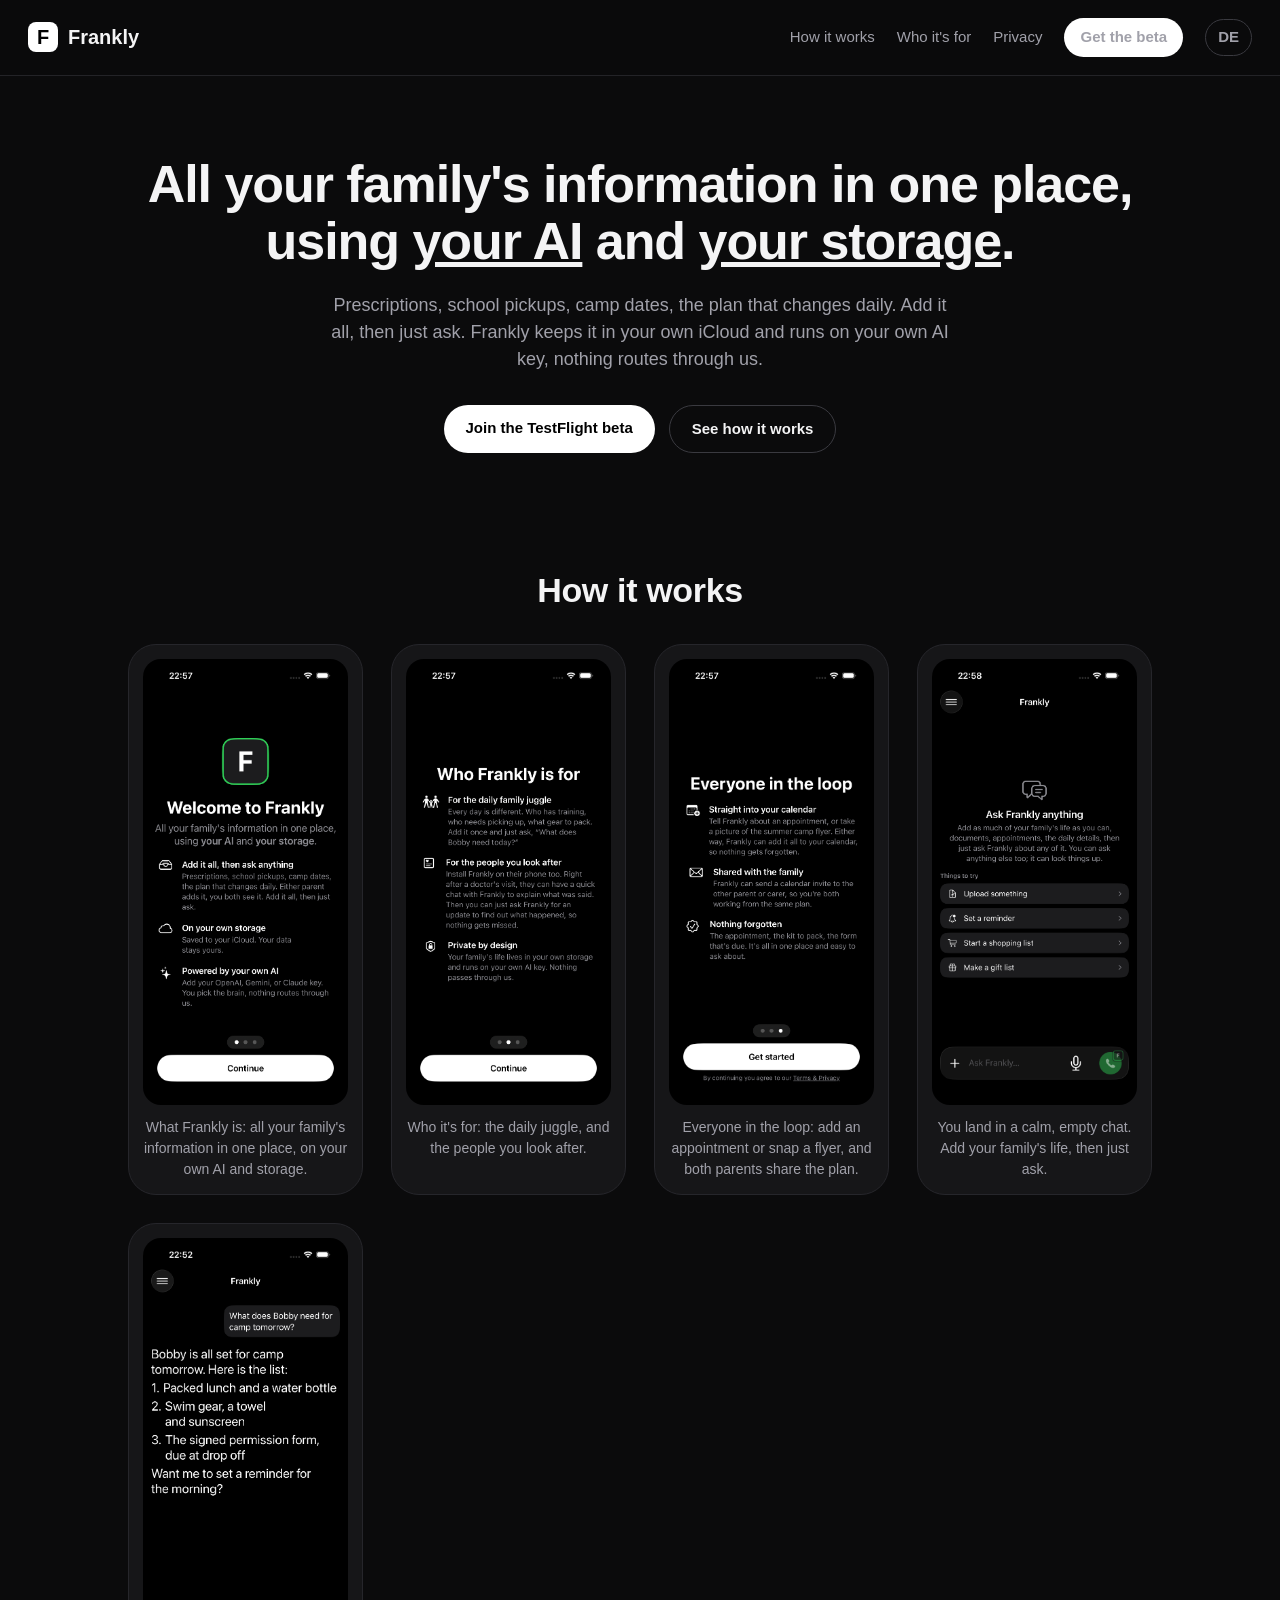
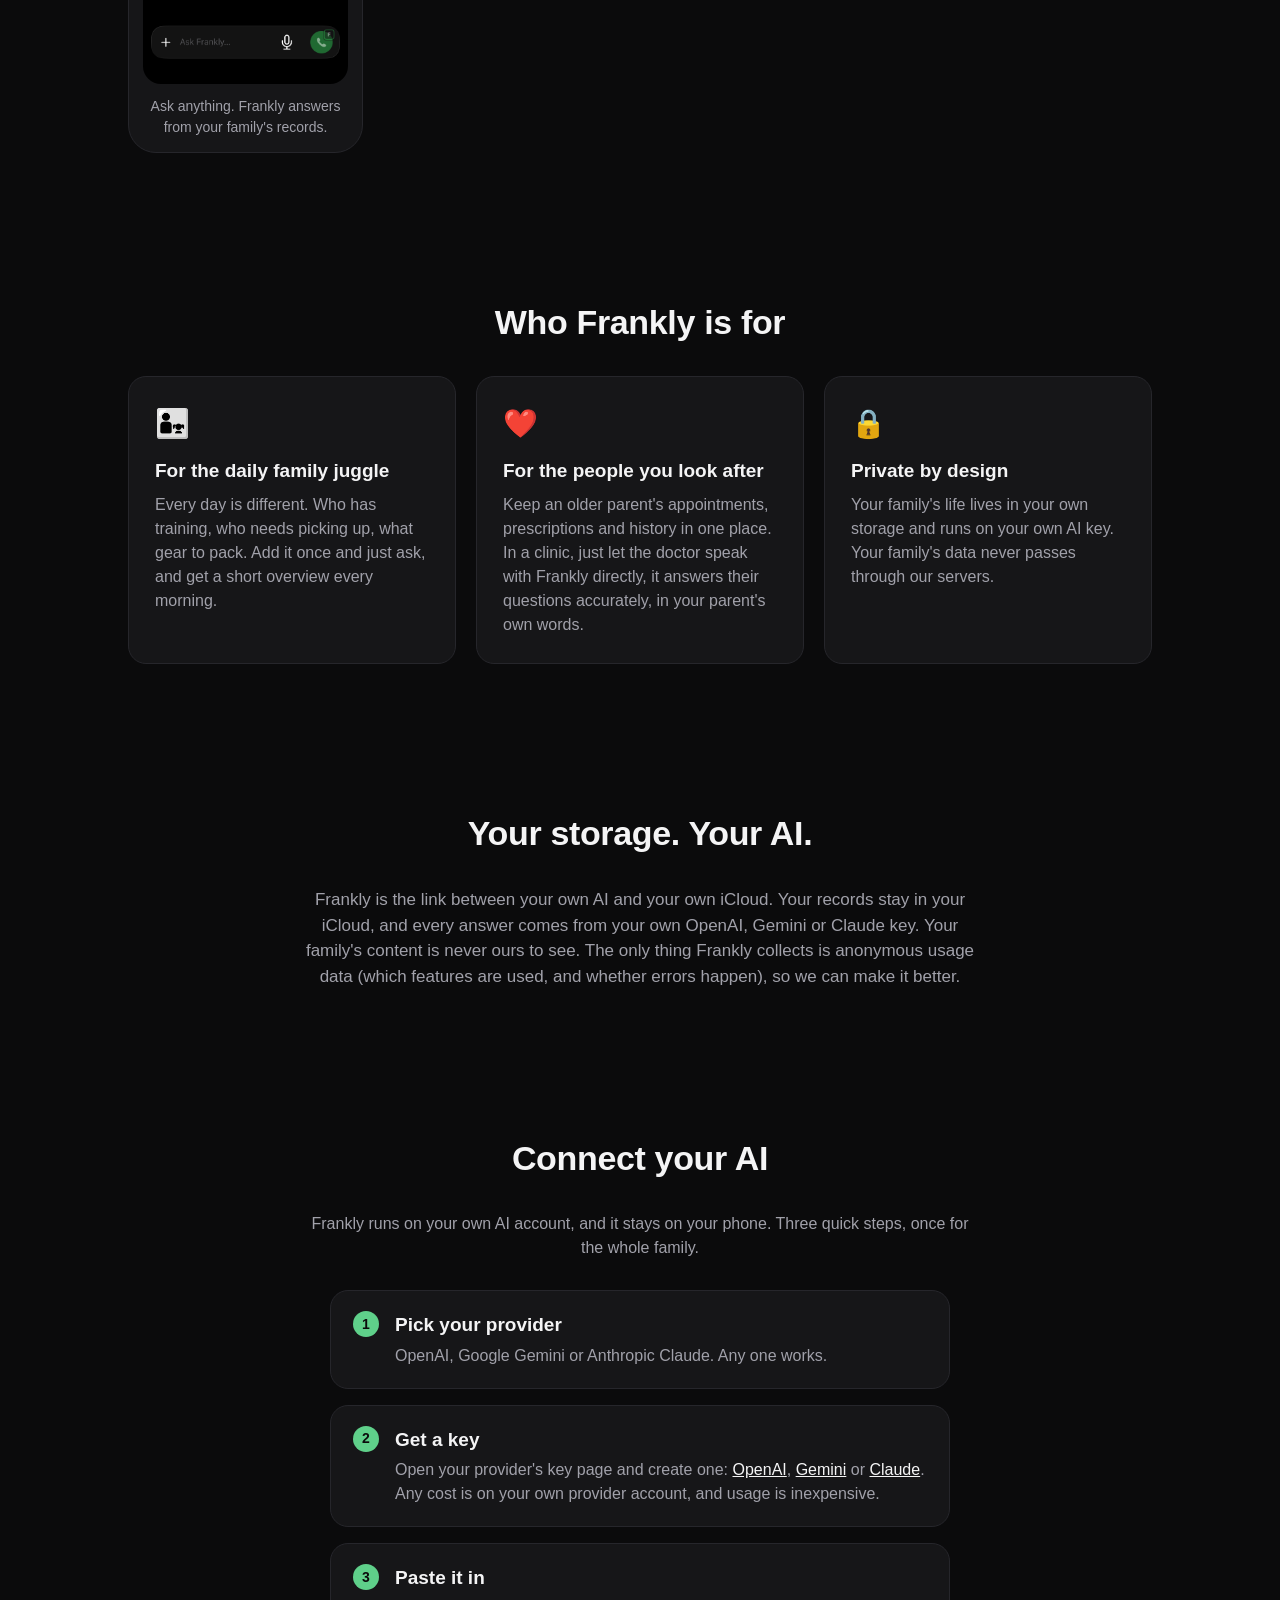
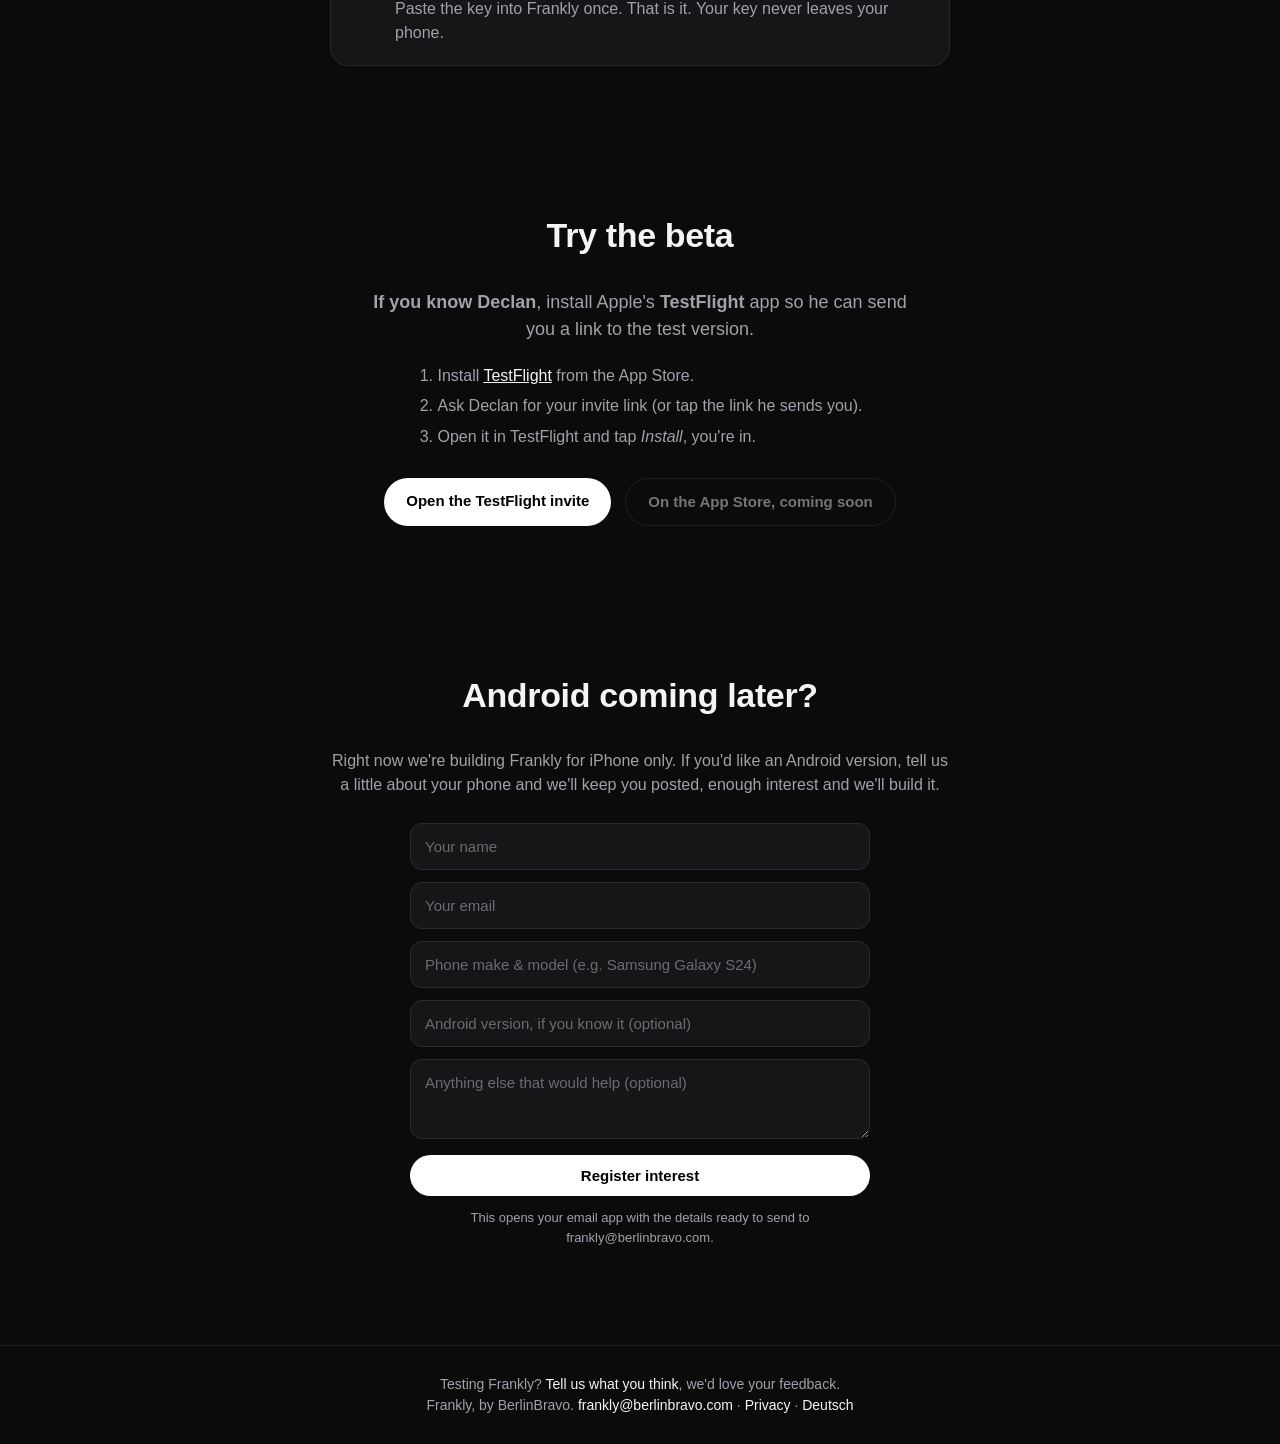
==== commit aaa5b0e7: "fix(meta): use welcome screen as og:image share thumbnail (was the chat/Bobby screenshot)" ====
--- a/index.html
+++ b/index.html
@@ -12,13 +12,13 @@
   <meta property="og:locale:alternate" content="de_DE" />
   <meta property="og:url" content="https://frankly.berlinbravo.com/" />
   <meta property="og:title" content="Frankly, all your family's information in one place" />
-  <meta property="og:description" content="Scan the flyer, the dates are in your calendar, and both of you see it. On your own iCloud, powered by your own AI. Nothing routes through us." />
-  <meta property="og:image" content="https://frankly.berlinbravo.com/screenshots/chat.png" />
-  <meta property="og:image:alt" content="Chatting with Frankly about your family's plans" />
+  <meta property="og:description" content="Snap the flyer, the dates are in your calendar, and both of you see it. On your own iCloud, powered by your own AI. Nothing routes through us." />
+  <meta property="og:image" content="https://frankly.berlinbravo.com/screenshots/welcome.png" />
+  <meta property="og:image:alt" content="Welcome to Frankly, your family's life in one place" />
   <meta name="twitter:card" content="summary_large_image" />
   <meta name="twitter:title" content="Frankly, all your family's information in one place" />
-  <meta name="twitter:description" content="Scan the flyer, the dates are in your calendar, and both of you see it. On your own iCloud, your own AI." />
-  <meta name="twitter:image" content="https://frankly.berlinbravo.com/screenshots/chat.png" />
+  <meta name="twitter:description" content="Snap the flyer, the dates are in your calendar, and both of you see it. On your own iCloud, your own AI." />
+  <meta name="twitter:image" content="https://frankly.berlinbravo.com/screenshots/welcome.png" />
   <link rel="alternate" hreflang="en" href="https://frankly.berlinbravo.com/" />
   <link rel="alternate" hreflang="de" href="https://frankly.berlinbravo.com/de.html" />
   <link rel="stylesheet" href="styles.css" />
@@ -58,7 +58,7 @@
       </figure>
       <figure class="phone">
         <img src="screenshots/setup3.png" alt="Everyone in the loop" onerror="this.parentNode.classList.add('placeholder')" />
-        <figcaption>Everyone in the loop: add an appointment or scan a flyer, and both parents share the plan.</figcaption>
+        <figcaption>Everyone in the loop: add an appointment or snap a flyer, and both parents share the plan.</figcaption>
       </figure>
       <figure class="phone">
         <img src="screenshots/chatblank.png" alt="Ask Frankly anything" onerror="this.parentNode.classList.add('placeholder')" />
@@ -100,7 +100,6 @@
   <section class="getkey" id="getkey">
     <h2>Connect your AI</h2>
     <p class="apology">Frankly runs on your own AI account, and it stays on your phone. Three quick steps, once for the whole family.</p>
-    <p class="apology">Your key does not give Frankly access to your ChatGPT, Gemini, or Claude account or history. It only lets Frankly send questions to your chosen AI on your behalf.</p>
     <ol class="steps">
       <li class="step">
         <span class="badge">1</span>
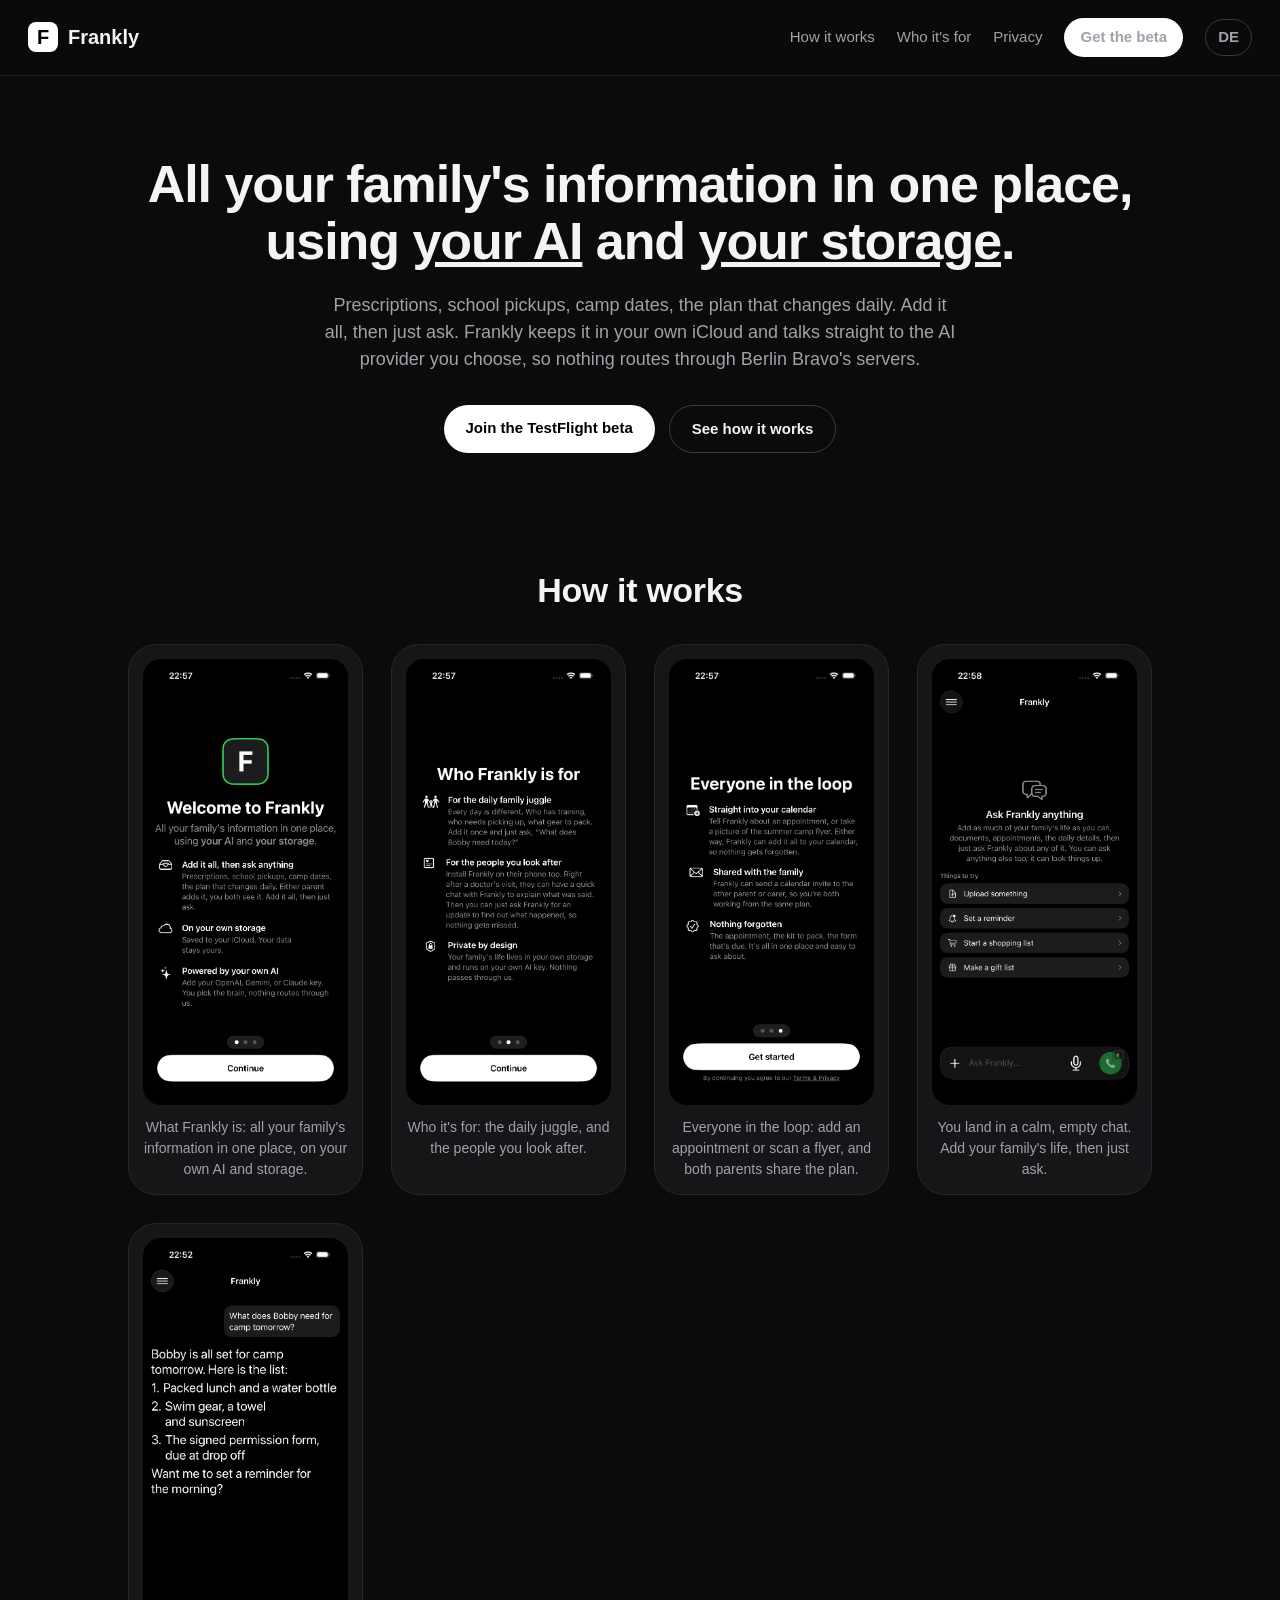
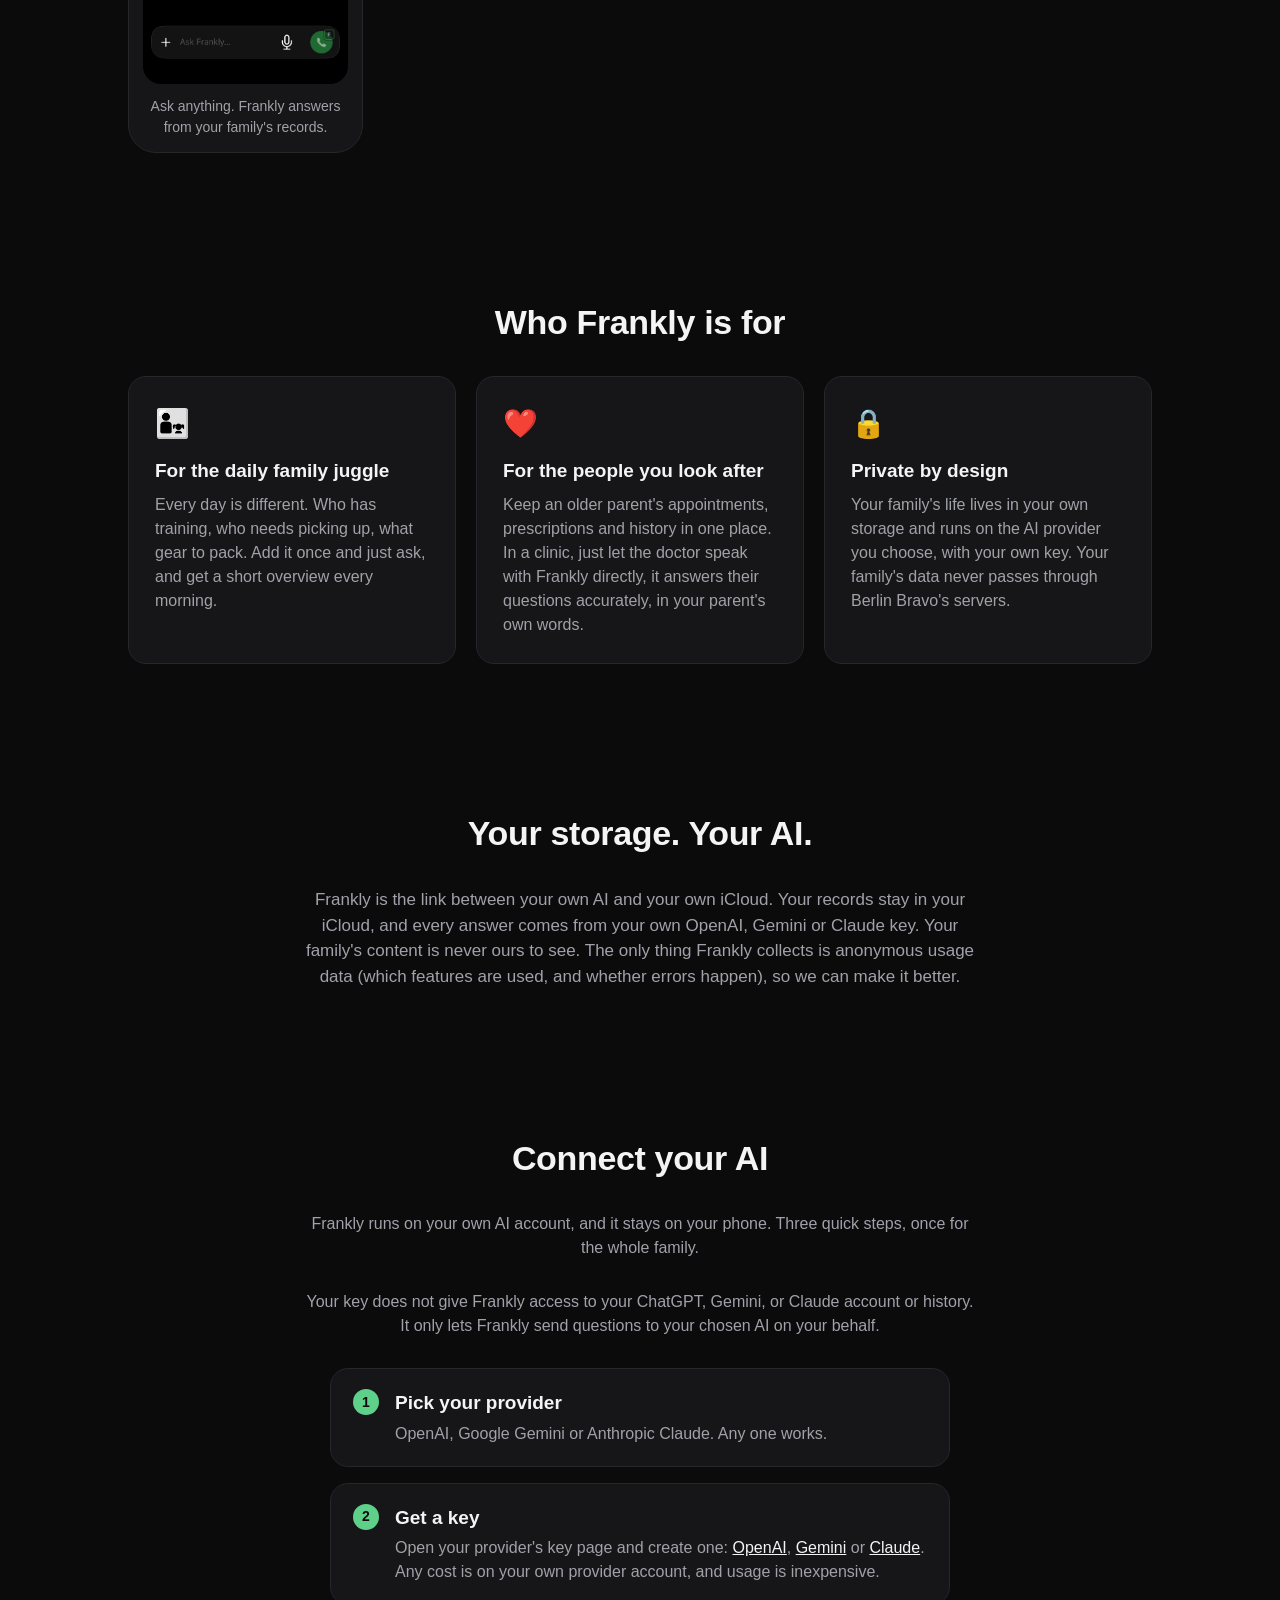
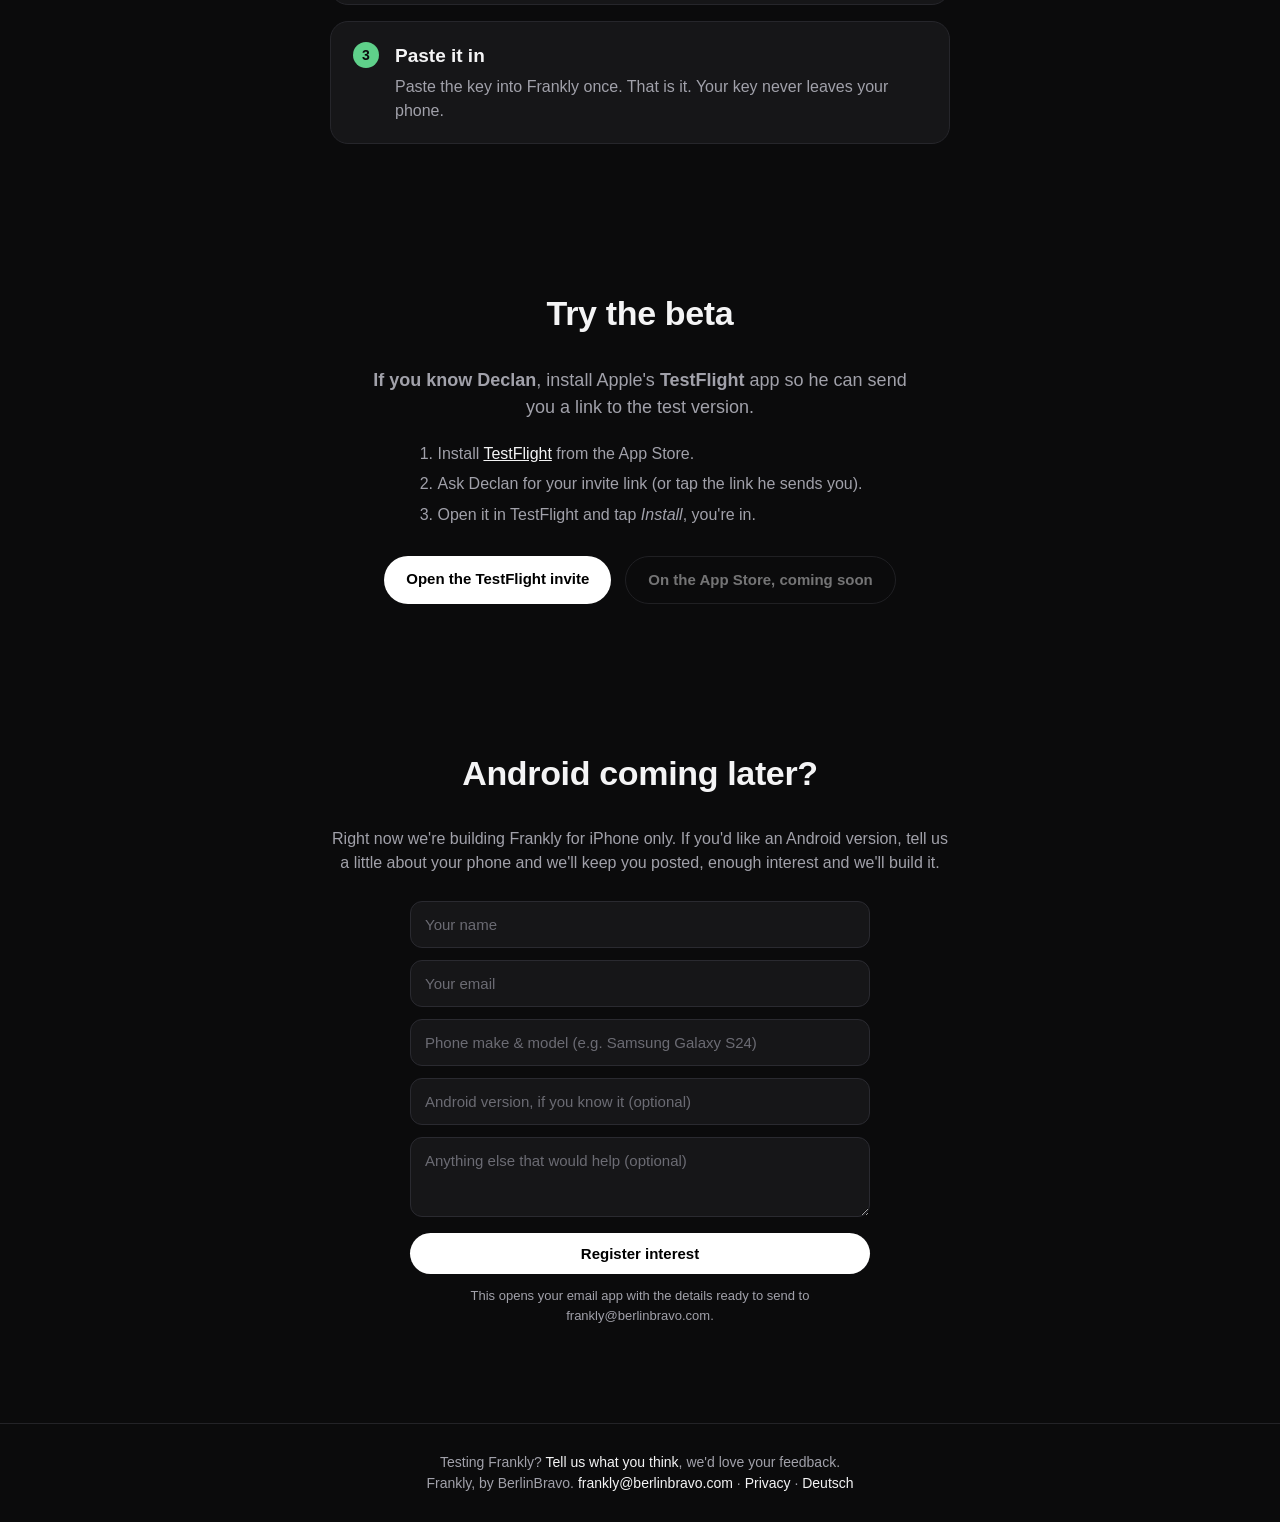
==== commit c2e443c0: "Website copy: scope + pair the privacy claim per privacy-owner ruling (da3b62cf/498cb140) — 'nothing" ====
--- a/index.html
+++ b/index.html
@@ -12,13 +12,13 @@
   <meta property="og:locale:alternate" content="de_DE" />
   <meta property="og:url" content="https://frankly.berlinbravo.com/" />
   <meta property="og:title" content="Frankly, all your family's information in one place" />
-  <meta property="og:description" content="Snap the flyer, the dates are in your calendar, and both of you see it. On your own iCloud, powered by your own AI. Nothing routes through us." />
-  <meta property="og:image" content="https://frankly.berlinbravo.com/screenshots/welcome.png" />
-  <meta property="og:image:alt" content="Welcome to Frankly, your family's life in one place" />
+  <meta property="og:description" content="Scan the flyer, the dates are in your calendar, and both of you see it. On your own iCloud, powered by the AI provider you choose. Nothing routes through Berlin Bravo's servers." />
+  <meta property="og:image" content="https://frankly.berlinbravo.com/screenshots/chat.png" />
+  <meta property="og:image:alt" content="Chatting with Frankly about your family's plans" />
   <meta name="twitter:card" content="summary_large_image" />
   <meta name="twitter:title" content="Frankly, all your family's information in one place" />
-  <meta name="twitter:description" content="Snap the flyer, the dates are in your calendar, and both of you see it. On your own iCloud, your own AI." />
-  <meta name="twitter:image" content="https://frankly.berlinbravo.com/screenshots/welcome.png" />
+  <meta name="twitter:description" content="Scan the flyer, the dates are in your calendar, and both of you see it. On your own iCloud, your own AI." />
+  <meta name="twitter:image" content="https://frankly.berlinbravo.com/screenshots/chat.png" />
   <link rel="alternate" hreflang="en" href="https://frankly.berlinbravo.com/" />
   <link rel="alternate" hreflang="de" href="https://frankly.berlinbravo.com/de.html" />
   <link rel="stylesheet" href="styles.css" />
@@ -37,7 +37,7 @@
 
   <section class="hero">
     <h1>All your family's information in one place,<br>using <u>your AI</u> and <u>your storage</u>.</h1>
-    <p class="sub">Prescriptions, school pickups, camp dates, the plan that changes daily. Add it all, then just ask. Frankly keeps it in your own iCloud and runs on your own AI key, nothing routes through us.</p>
+    <p class="sub">Prescriptions, school pickups, camp dates, the plan that changes daily. Add it all, then just ask. Frankly keeps it in your own iCloud and talks straight to the AI provider you choose, so nothing routes through Berlin Bravo's servers.</p>
     <div class="cta">
       <a class="btn" href="#get">Join the TestFlight beta</a>
       <a class="btn btn-ghost" href="#how">See how it works</a>
@@ -58,7 +58,7 @@
       </figure>
       <figure class="phone">
         <img src="screenshots/setup3.png" alt="Everyone in the loop" onerror="this.parentNode.classList.add('placeholder')" />
-        <figcaption>Everyone in the loop: add an appointment or snap a flyer, and both parents share the plan.</figcaption>
+        <figcaption>Everyone in the loop: add an appointment or scan a flyer, and both parents share the plan.</figcaption>
       </figure>
       <figure class="phone">
         <img src="screenshots/chatblank.png" alt="Ask Frankly anything" onerror="this.parentNode.classList.add('placeholder')" />
@@ -87,7 +87,7 @@
       <div class="card">
         <div class="ic">🔒</div>
         <h3>Private by design</h3>
-        <p>Your family's life lives in your own storage and runs on your own AI key. Your family's data never passes through our servers.</p>
+        <p>Your family's life lives in your own storage and runs on the AI provider you choose, with your own key. Your family's data never passes through Berlin Bravo's servers.</p>
       </div>
     </div>
   </section>
@@ -100,6 +100,7 @@
   <section class="getkey" id="getkey">
     <h2>Connect your AI</h2>
     <p class="apology">Frankly runs on your own AI account, and it stays on your phone. Three quick steps, once for the whole family.</p>
+    <p class="apology">Your key does not give Frankly access to your ChatGPT, Gemini, or Claude account or history. It only lets Frankly send questions to your chosen AI on your behalf.</p>
     <ol class="steps">
       <li class="step">
         <span class="badge">1</span>
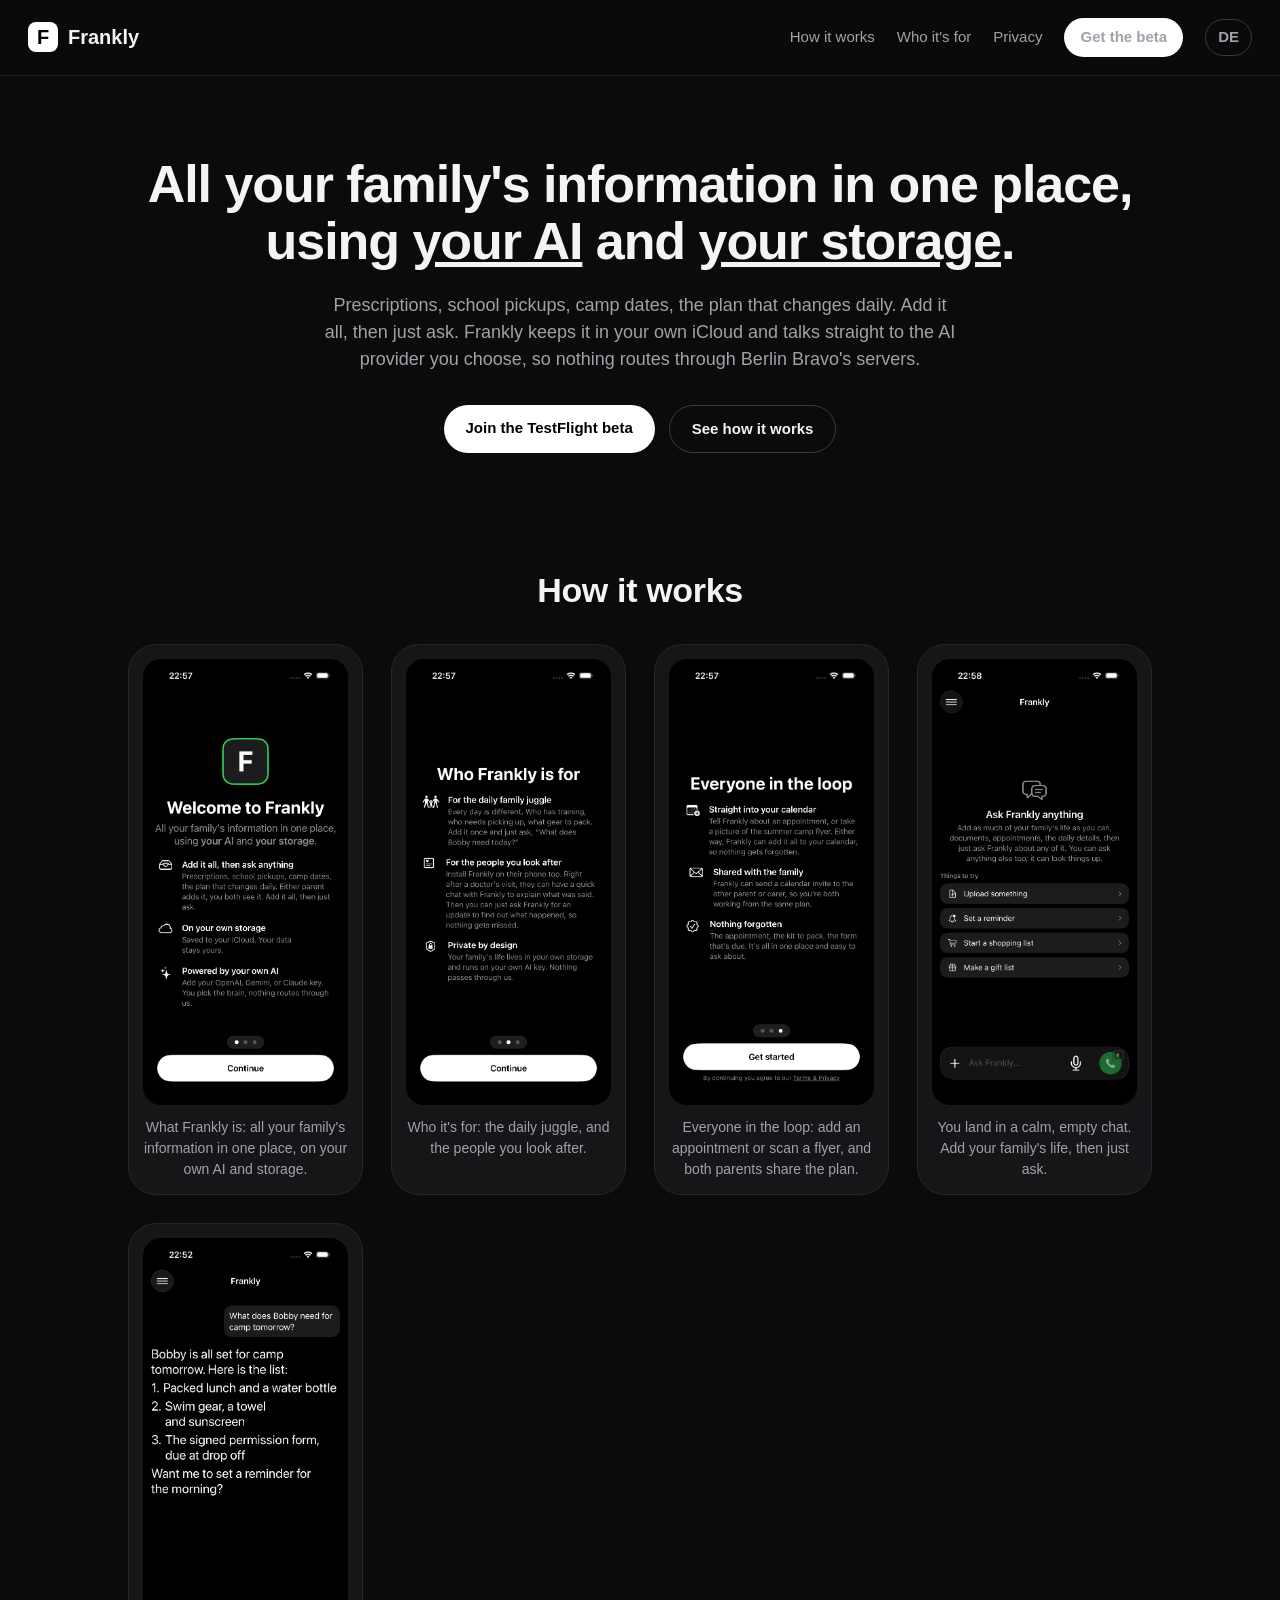
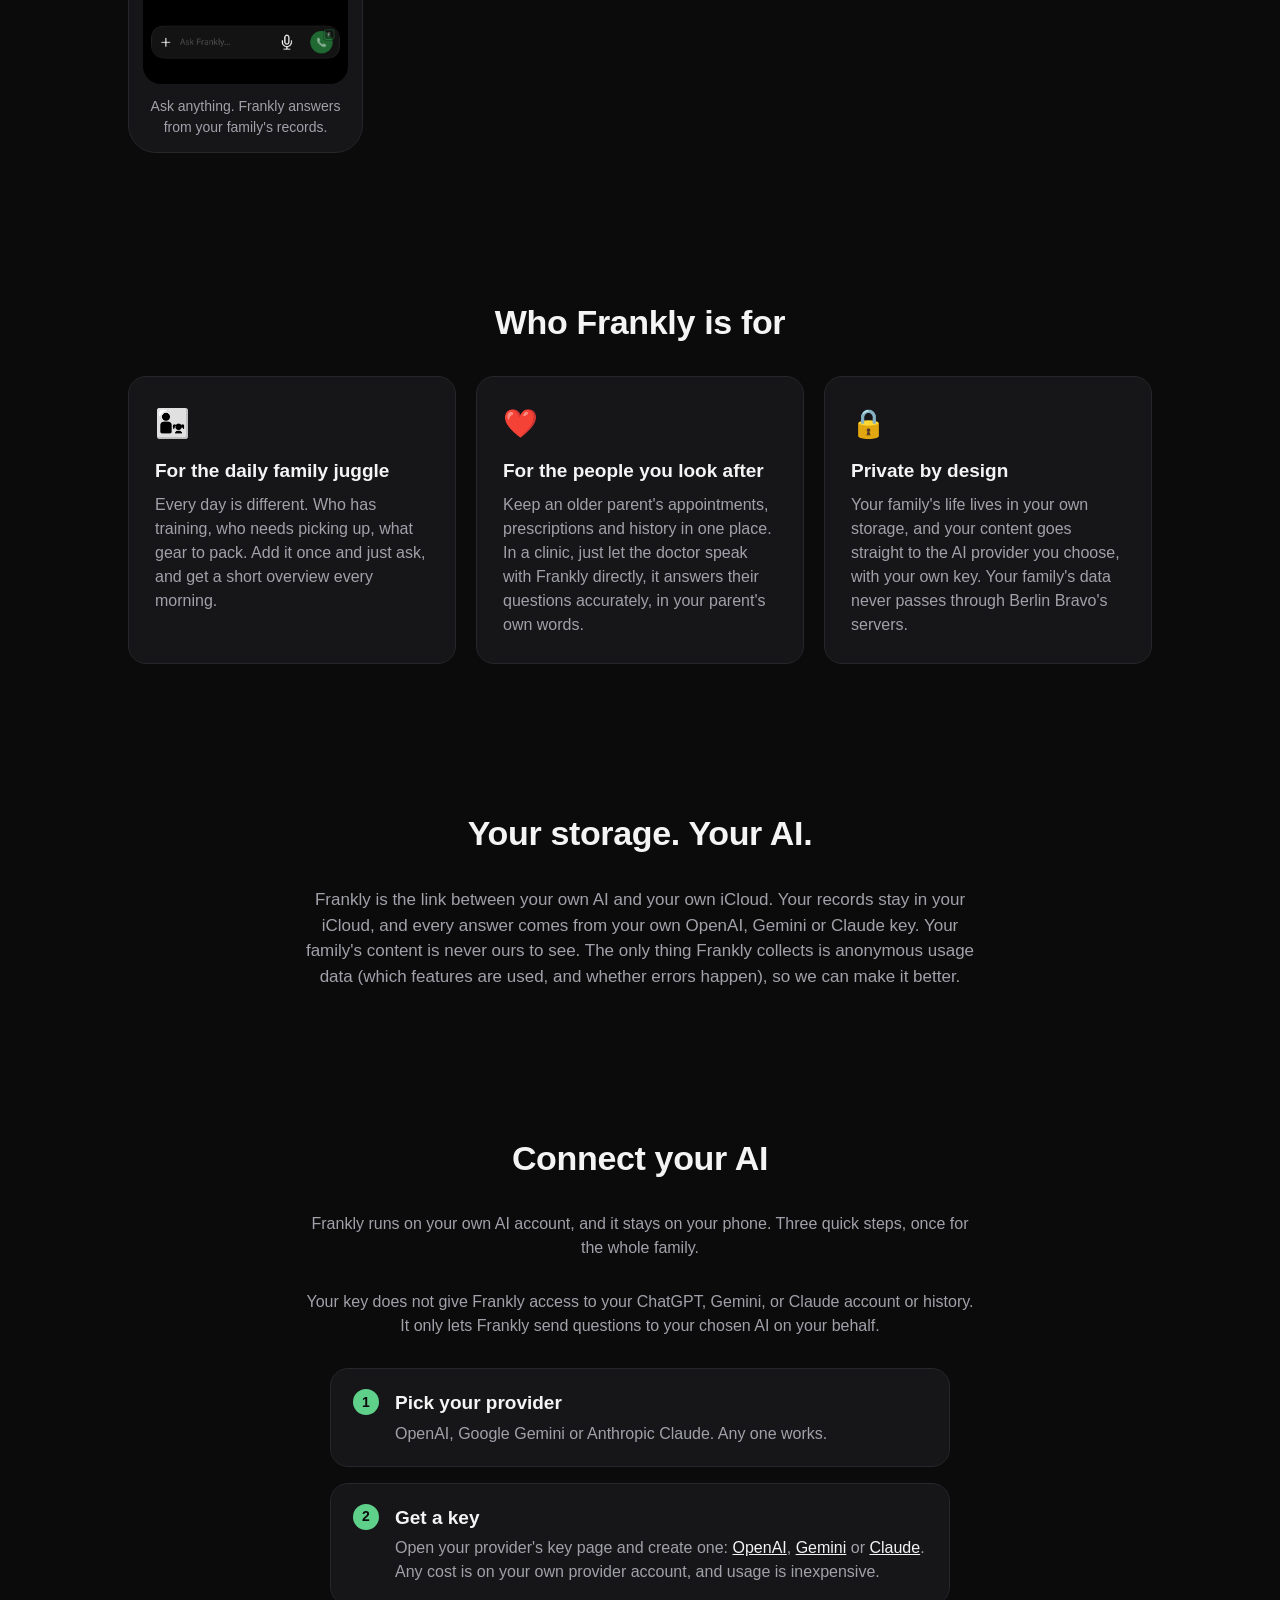
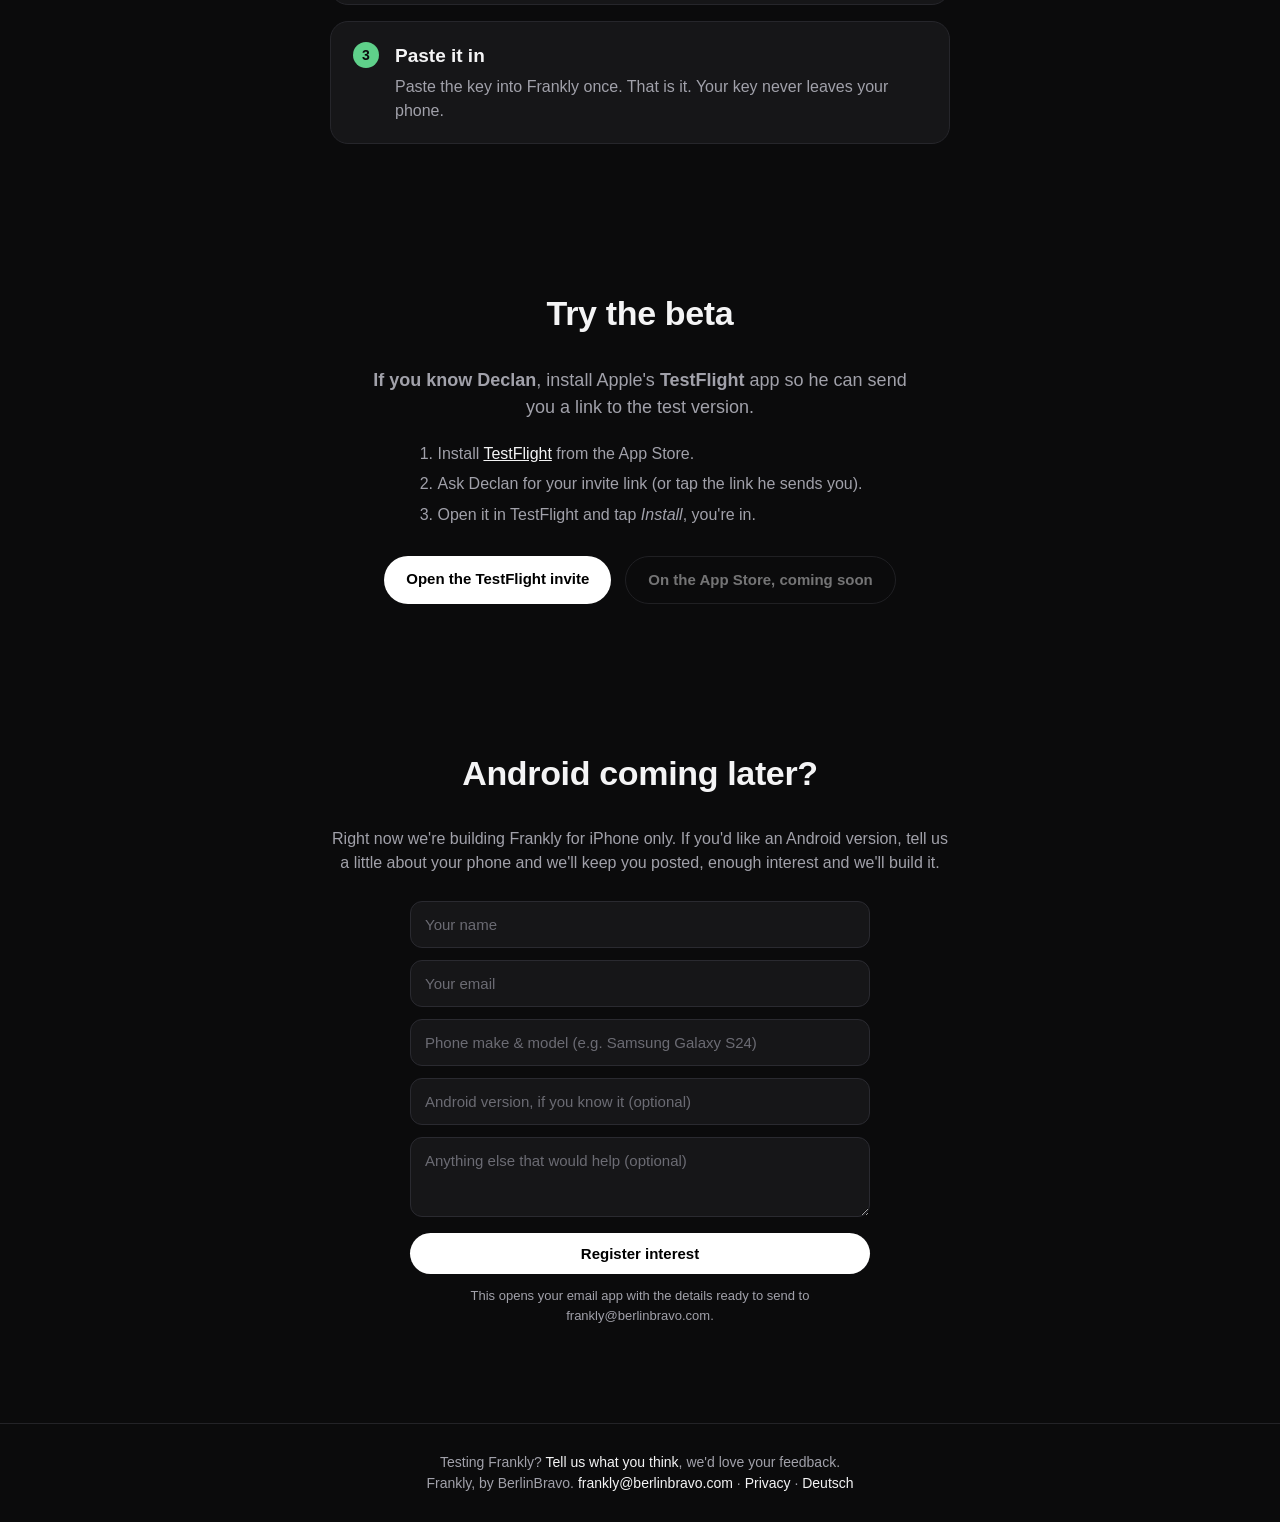
==== commit d1ca25ad: "Website EN string 3: active send-verb to match DE (Sync egress-read flag 4ceab0cd) — 'runs on' → 'yo" ====
--- a/index.html
+++ b/index.html
@@ -12,7 +12,7 @@
   <meta property="og:locale:alternate" content="de_DE" />
   <meta property="og:url" content="https://frankly.berlinbravo.com/" />
   <meta property="og:title" content="Frankly, all your family's information in one place" />
-  <meta property="og:description" content="Scan the flyer, the dates are in your calendar, and both of you see it. On your own iCloud, powered by the AI provider you choose. Nothing routes through Berlin Bravo's servers." />
+  <meta property="og:description" content="Scan the flyer, the dates are in your calendar, and both of you see it. On your own iCloud, and your content goes straight to the AI provider you choose. Nothing routes through Berlin Bravo's servers." />
   <meta property="og:image" content="https://frankly.berlinbravo.com/screenshots/chat.png" />
   <meta property="og:image:alt" content="Chatting with Frankly about your family's plans" />
   <meta name="twitter:card" content="summary_large_image" />
@@ -87,7 +87,7 @@
       <div class="card">
         <div class="ic">🔒</div>
         <h3>Private by design</h3>
-        <p>Your family's life lives in your own storage and runs on the AI provider you choose, with your own key. Your family's data never passes through Berlin Bravo's servers.</p>
+        <p>Your family's life lives in your own storage, and your content goes straight to the AI provider you choose, with your own key. Your family's data never passes through Berlin Bravo's servers.</p>
       </div>
     </div>
   </section>
